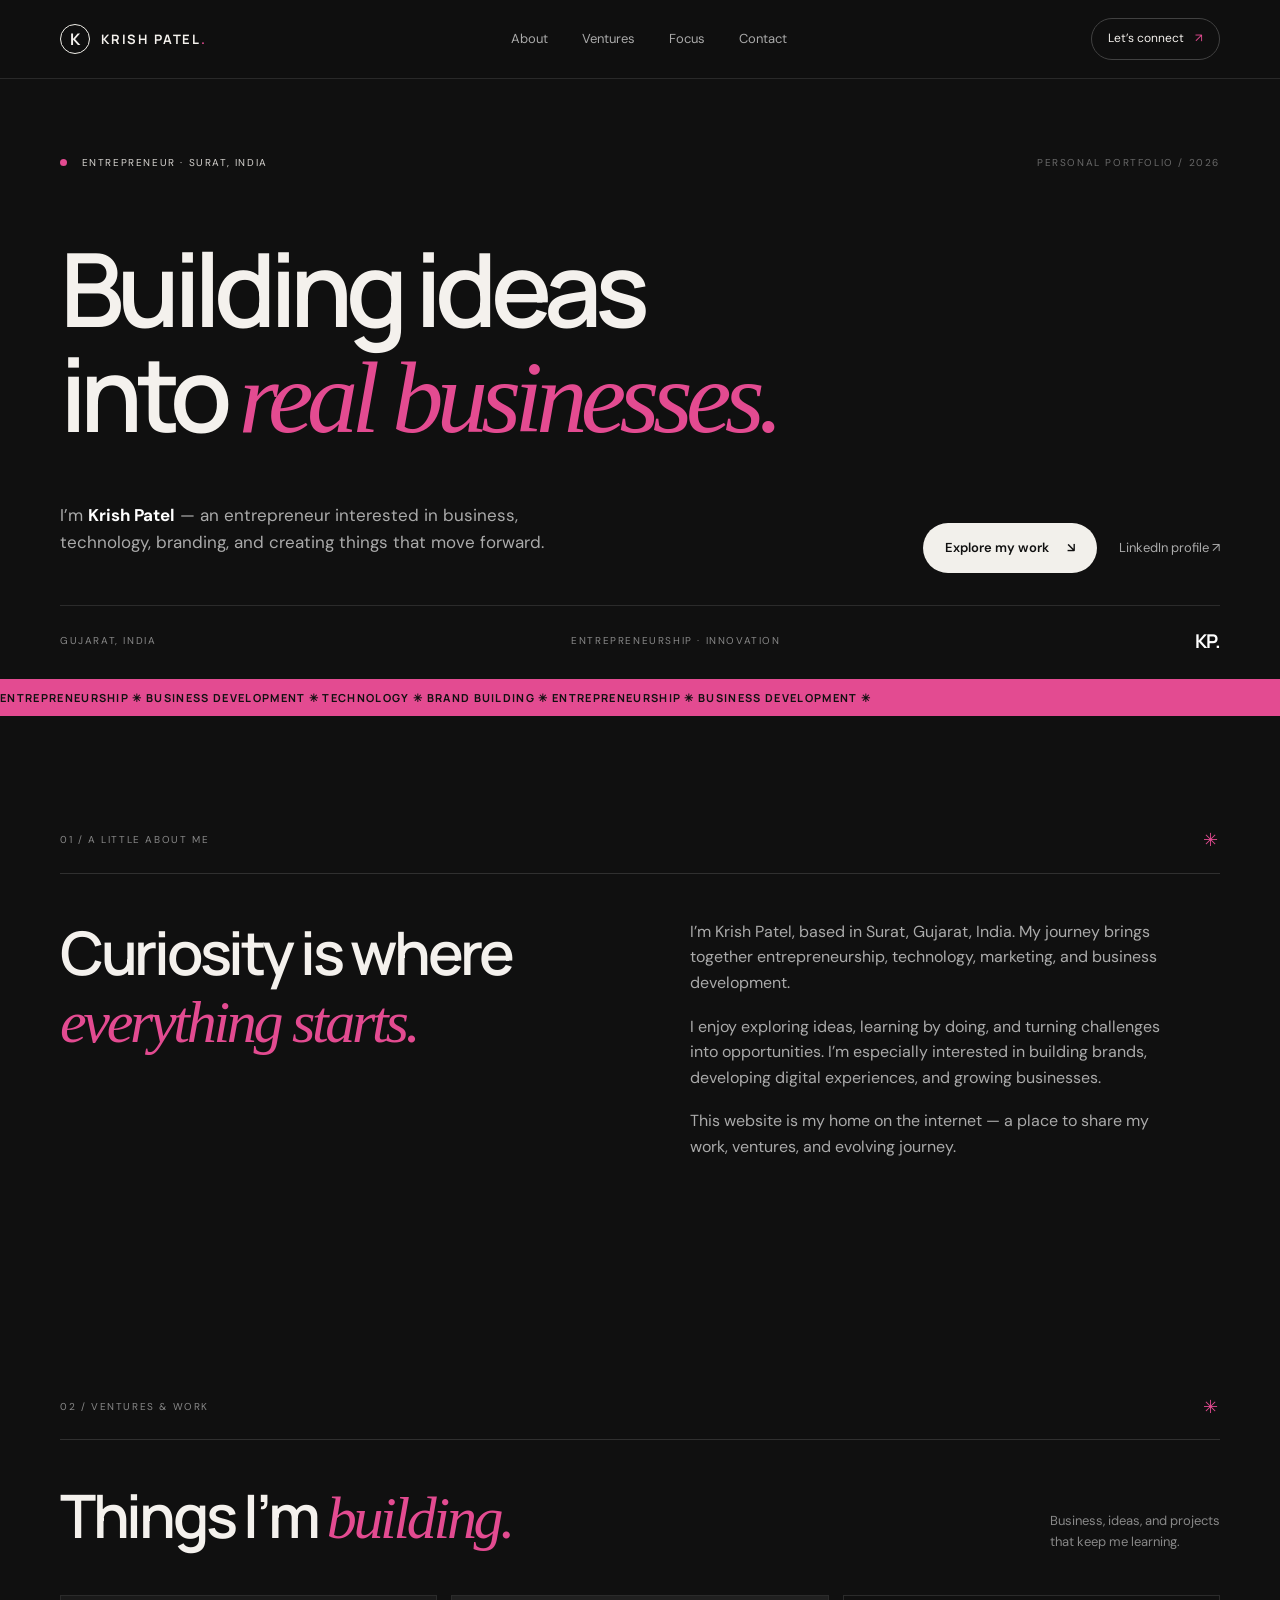
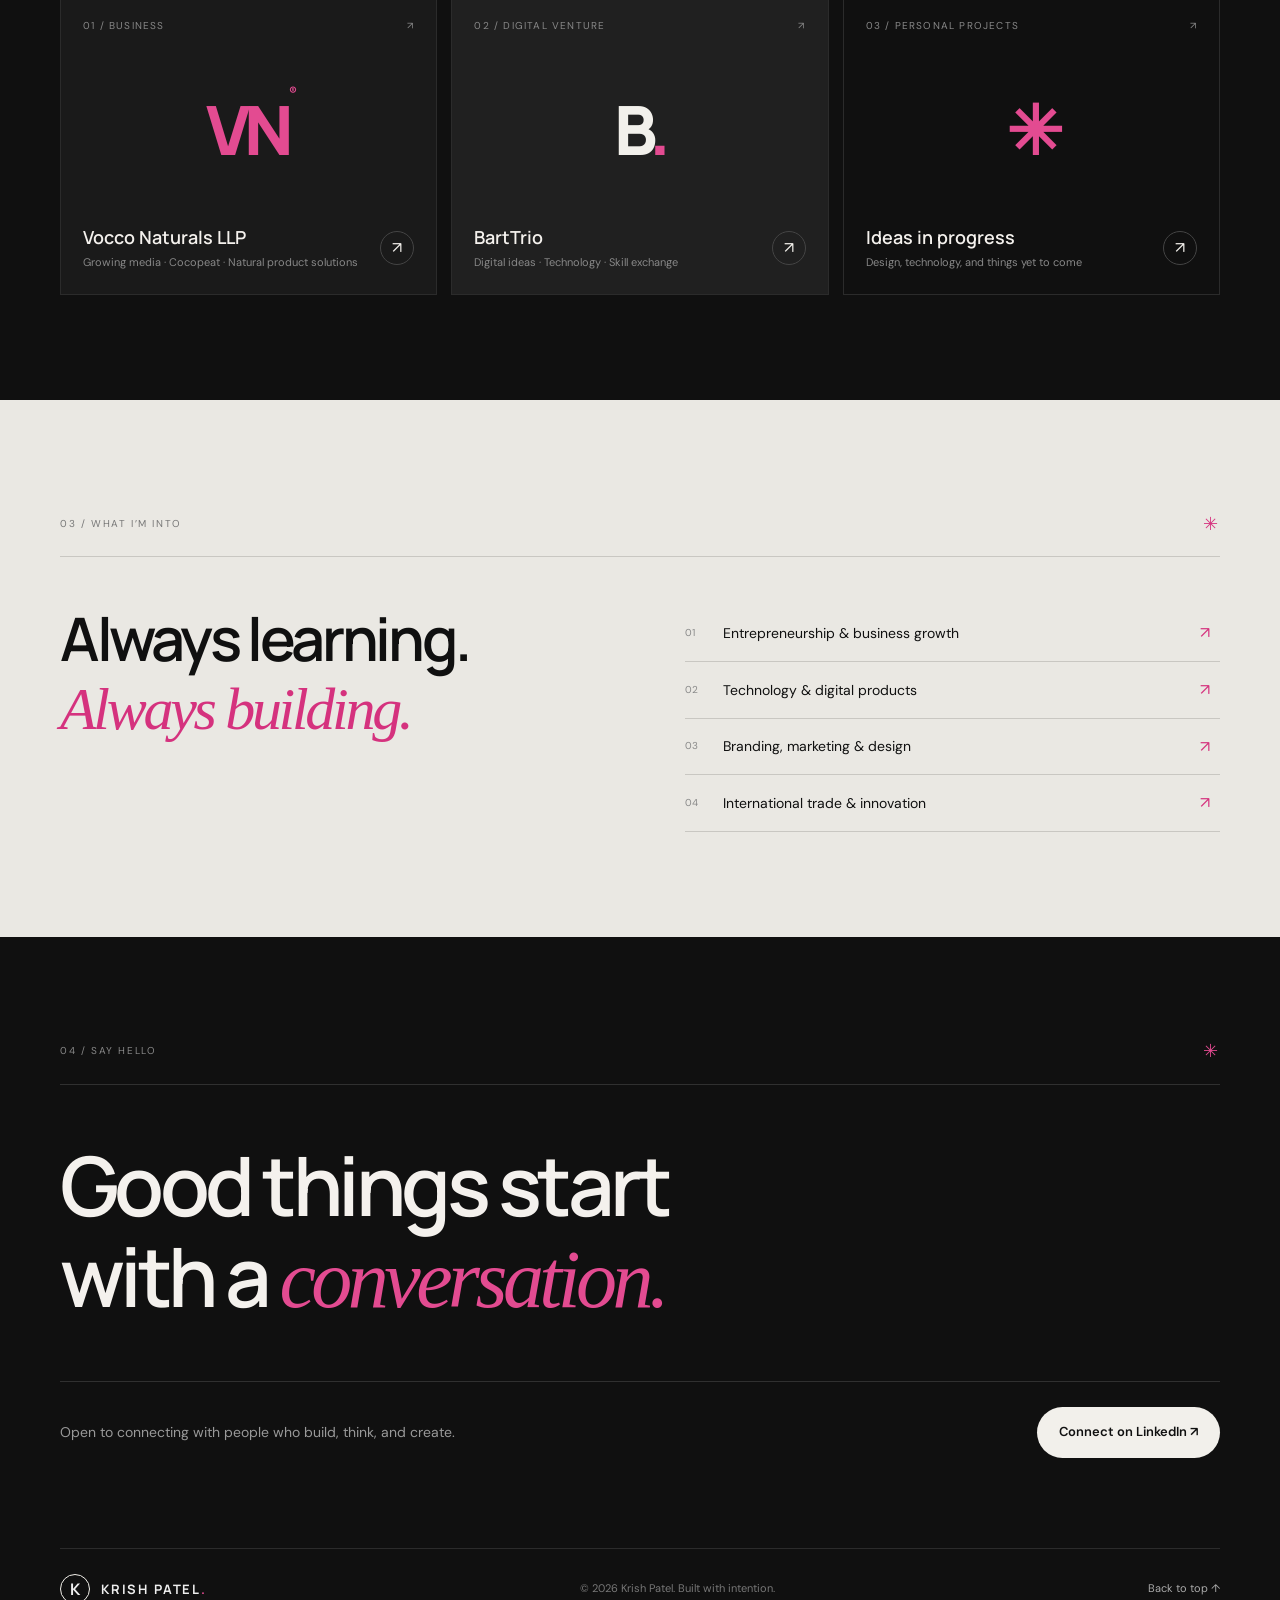
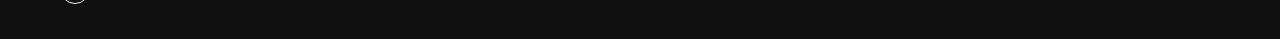
==== index.html @ bf594901 "Add files via upload" ====
<!DOCTYPE html>
<html lang="en">
<head>
  <meta charset="UTF-8">
  <meta name="viewport" content="width=device-width, initial-scale=1.0">
  <title>Krish Patel — Entrepreneur & Builder | Surat, India</title>
  <meta name="description" content="The personal website of Krish Patel, entrepreneur and technology professional from Surat, Gujarat, India. Founder of Vocco Naturals LLP and builder of digital ventures.">
  <meta name="keywords" content="Krish Patel, Krish Patel Surat, Krish Patel entrepreneur, Krish Patel Vocco Naturals">
  <meta name="author" content="Krish Patel">
  <meta name="robots" content="index, follow">
  <meta property="og:title" content="Krish Patel — Entrepreneur & Builder">
  <meta property="og:description" content="Ideas, ventures, technology, and the journey of building meaningful businesses.">
  <meta property="og:type" content="website">
  <meta name="theme-color" content="#101010">
  <link rel="stylesheet" href="style.css">
  <link rel="preconnect" href="https://fonts.googleapis.com">
  <link rel="preconnect" href="https://fonts.gstatic.com" crossorigin>
  <link href="https://fonts.googleapis.com/css2?family=DM+Sans:wght@400;500;600;700&family=Manrope:wght@400;500;600;700;800&display=swap" rel="stylesheet">
  <script type="application/ld+json">
  {
    "@context":"https://schema.org",
    "@type":"Person",
    "name":"Krish Patel",
    "url":"https://YOUR-USERNAME.github.io/",
    "jobTitle":"Entrepreneur",
    "address":{"@type":"PostalAddress","addressLocality":"Surat","addressRegion":"Gujarat","addressCountry":"IN"},
    "sameAs":["https://in.linkedin.com/in/krish-patel-vocconaturals","https://vocconaturals.com/"]
  }
  </script>
</head>
<body>
<header class="nav-wrap">
  <nav class="nav container">
    <a class="brand" href="#home" aria-label="Krish Patel home"><span class="brand-mark">K</span><span>KRISH PATEL<span class="brand-dot">.</span></span></a>
    <div class="nav-links">
      <a href="#about">About</a><a href="#ventures">Ventures</a><a href="#focus">Focus</a><a href="#contact">Contact</a>
    </div>
    <a class="nav-cta" href="https://in.linkedin.com/in/krish-patel-vocconaturals" target="_blank" rel="noopener">Let’s connect <span>↗</span></a>
    <button class="menu-btn" aria-label="Toggle navigation" onclick="document.querySelector('.nav-links').classList.toggle('open')">☰</button>
  </nav>
</header>

<main>
<section class="hero container" id="home">
  <div class="hero-top"><span class="eyebrow"><i></i> ENTREPRENEUR · SURAT, INDIA</span><span class="hero-index">PERSONAL PORTFOLIO / 2026</span></div>
  <h1>Building ideas<br>into <em>real businesses.</em></h1>
  <div class="hero-bottom">
    <p class="hero-copy">I’m <strong>Krish Patel</strong> — an entrepreneur interested in business, technology, branding, and creating things that move forward.</p>
    <div class="hero-actions"><a class="button button-light" href="#ventures">Explore my work <span>↘</span></a><a class="text-link" href="https://in.linkedin.com/in/krish-patel-vocconaturals" target="_blank" rel="noopener">LinkedIn profile ↗</a></div>
  </div>
  <div class="hero-strip"><span>GUJARAT, INDIA</span><span>ENTREPRENEURSHIP · INNOVATION</span><span>KP<span class="accent">.</span></span></div>
</section>

<div class="ticker"><div>ENTREPRENEURSHIP ✳ BUSINESS DEVELOPMENT ✳ TECHNOLOGY ✳ BRAND BUILDING ✳ ENTREPRENEURSHIP ✳ BUSINESS DEVELOPMENT ✳</div></div>

<section class="section container about" id="about">
  <div class="section-label"><span>01 / A LITTLE ABOUT ME</span><span class="small-cross">✳</span></div>
  <div class="about-grid">
    <h2>Curiosity is where<br><em>everything starts.</em></h2>
    <div class="about-text">
      <p>I’m Krish Patel, based in Surat, Gujarat, India. My journey brings together entrepreneurship, technology, marketing, and business development.</p>
      <p>I enjoy exploring ideas, learning by doing, and turning challenges into opportunities. I’m especially interested in building brands, developing digital experiences, and growing businesses.</p>
      <p>This website is my home on the internet — a place to share my work, ventures, and evolving journey.</p>
    </div>
  </div>
</section>

<section class="section container ventures" id="ventures">
  <div class="section-label"><span>02 / VENTURES & WORK</span><span class="small-cross">✳</span></div>
  <div class="venture-heading"><h2>Things I’m <em>building.</em></h2><p>Business, ideas, and projects<br>that keep me learning.</p></div>
  <div class="cards">
    <a class="venture-card" href="https://vocconaturals.com/" target="_blank" rel="noopener">
      <div class="card-top"><span>01 / BUSINESS</span><span>↗</span></div>
      <div class="card-logo coco-logo">VN<span>®</span></div>
      <div class="card-bottom"><div><h3>Vocco Naturals LLP</h3><p>Growing media · Cocopeat · Natural product solutions</p></div><span class="round-arrow">↗</span></div>
    </a>
    <div class="venture-card card-muted">
      <div class="card-top"><span>02 / DIGITAL VENTURE</span><span>↗</span></div>
      <div class="card-logo bart-logo">B<span>.</span></div>
      <div class="card-bottom"><div><h3>BartTrio</h3><p>Digital ideas · Technology · Skill exchange</p></div><span class="round-arrow">↗</span></div>
    </div>
    <div class="venture-card card-outline">
      <div class="card-top"><span>03 / PERSONAL PROJECTS</span><span>↗</span></div>
      <div class="card-logo plus-logo">✳</div>
      <div class="card-bottom"><div><h3>Ideas in progress</h3><p>Design, technology, and things yet to come</p></div><span class="round-arrow">↗</span></div>
    </div>
  </div>
</section>

<section class="section focus" id="focus">
  <div class="container">
    <div class="section-label"><span>03 / WHAT I’M INTO</span><span class="small-cross">✳</span></div>
    <div class="focus-grid"><h2>Always learning.<br><em>Always building.</em></h2><div class="focus-list">
      <div><span>01</span><p>Entrepreneurship & business growth</p><b>↗</b></div>
      <div><span>02</span><p>Technology & digital products</p><b>↗</b></div>
      <div><span>03</span><p>Branding, marketing & design</p><b>↗</b></div>
      <div><span>04</span><p>International trade & innovation</p><b>↗</b></div>
    </div></div>
  </div>
</section>

<section class="contact container" id="contact">
  <div class="section-label"><span>04 / SAY HELLO</span><span class="small-cross">✳</span></div>
  <h2>Good things start<br>with a <em>conversation.</em></h2>
  <div class="contact-bottom"><p>Open to connecting with people who build, think, and create.</p><a class="button button-light" href="https://in.linkedin.com/in/krish-patel-vocconaturals" target="_blank" rel="noopener">Connect on LinkedIn ↗</a></div>
</section>
</main>
<footer class="footer container"><a class="brand" href="#home"><span class="brand-mark">K</span><span>KRISH PATEL<span class="brand-dot">.</span></span></a><span>© 2026 Krish Patel. Built with intention.</span><a href="#home">Back to top ↑</a></footer>
</body>
</html>
---- style.css ----
*{box-sizing:border-box}html{scroll-behavior:smooth}body{margin:0;background:#101010;color:#f4f1ed;font-family:"DM Sans",sans-serif;font-size:16px;line-height:1.6}a{color:inherit;text-decoration:none}.container{width:min(1160px,calc(100% - 64px));margin-inline:auto}.nav-wrap{position:sticky;top:0;z-index:10;background:rgba(16,16,16,.92);backdrop-filter:blur(14px);border-bottom:1px solid #292929}.nav{height:78px;display:flex;align-items:center;justify-content:space-between}.brand{display:flex;align-items:center;gap:11px;font:700 13px Manrope,sans-serif;letter-spacing:.14em}.brand-mark{display:grid;place-items:center;width:30px;height:30px;border:1px solid #f0eee8;font:700 16px Manrope;border-radius:50%;letter-spacing:0}.brand-dot,.accent{color:#e34b91}.nav-links{display:flex;gap:34px;color:#aaa;font-size:13px}.nav-links a:hover,.text-link:hover{color:#fff}.nav-cta{border:1px solid #414141;padding:10px 16px;border-radius:100px;font-size:12px}.nav-cta span{color:#e34b91;margin-left:8px}.menu-btn{display:none;background:none;color:white;border:0;font-size:22px}.hero{padding:76px 0 0;min-height:600px;display:flex;flex-direction:column}.hero-top,.hero-strip,.section-label{display:flex;justify-content:space-between;align-items:center;color:#888;font-size:10px;letter-spacing:.16em}.eyebrow{color:#d7d4d0}.eyebrow i{display:inline-block;width:7px;height:7px;background:#e34b91;border-radius:50%;margin-right:10px}.hero-index{color:#696969}.hero h1{font:600 clamp(54px,8vw,108px)/1.03 Manrope,sans-serif;letter-spacing:-.065em;margin:65px 0 34px;max-width:900px}.hero h1 em,.about h2 em,.venture-heading h2 em,.focus h2 em,.contact h2 em{font-family:Georgia,serif;font-weight:400}.hero h1 em{color:#e34b91}.hero-bottom{display:flex;justify-content:space-between;align-items:flex-end;gap:40px}.hero-copy{max-width:490px;color:#aaa;font-size:17px}.hero-copy strong{color:#fff}.hero-actions{display:flex;align-items:center;gap:22px;white-space:nowrap}.button{display:inline-flex;align-items:center;gap:18px;padding:15px 22px;border-radius:100px;font-size:13px;font-weight:600}.button-light{background:#f2f0eb;color:#101010}.button-light:hover{background:#e34b91;color:#fff}.text-link{font-size:13px;color:#aaa}.hero-strip{border-top:1px solid #2b2b2b;margin-top:auto;padding:22px 0 25px}.hero-strip span:last-child{font:700 19px Manrope;color:#fff;letter-spacing:-.04em}.ticker{overflow:hidden;background:#e34b91;color:#101010;padding:11px 0;font:700 11px Manrope;letter-spacing:.12em;white-space:nowrap}.ticker div{animation:marquee 28s linear infinite}@keyframes marquee{to{transform:translateX(-30%)}}.section{padding-top:110px;padding-bottom:105px}.section-label{border-bottom:1px solid #303030;padding-bottom:18px}.small-cross{color:#e34b91;font-size:18px}.about-grid{display:grid;grid-template-columns:1fr 1fr;gap:100px;padding-top:45px}.about h2,.venture-heading h2,.focus h2,.contact h2{font:600 clamp(36px,5vw,60px)/1.12 Manrope,sans-serif;letter-spacing:-.055em;margin:0}.about h2 em,.focus h2 em,.contact h2 em{color:#e34b91}.about-text{color:#aaa;max-width:500px}.about-text p{margin:0 0 18px}.venture-heading{display:flex;justify-content:space-between;align-items:flex-end;padding:42px 0}.venture-heading h2 em{color:#e34b91}.venture-heading p{margin:0;color:#888;font-size:13px}.cards{display:grid;grid-template-columns:repeat(3,1fr);gap:14px}.venture-card{min-height:300px;padding:22px;background:#1a1a1a;border:1px solid #2b2b2b;display:flex;flex-direction:column;justify-content:space-between;transition:transform .25s,border-color .25s}.venture-card:hover{transform:translateY(-5px);border-color:#e34b91}.card-top{display:flex;justify-content:space-between;font-size:10px;letter-spacing:.12em;color:#888}.card-logo{font:800 68px Manrope;letter-spacing:-.08em;align-self:center;margin:24px 0}.coco-logo{color:#e34b91}.coco-logo span{font-size:12px;vertical-align:top}.bart-logo{color:#f2f0eb}.bart-logo span{color:#e34b91}.plus-logo{color:#e34b91}.card-bottom{display:flex;justify-content:space-between;align-items:center;gap:10px}.card-bottom h3{font:600 18px Manrope;margin:0 0 5px}.card-bottom p{font-size:11px;color:#888;margin:0}.round-arrow{display:grid;place-items:center;border:1px solid #444;width:34px;height:34px;border-radius:50%;flex-shrink:0}.card-muted{background:#202020}.card-outline{background:transparent}.focus{background:#eae8e3;color:#101010}.focus .section-label{border-color:#c9c7c2;color:#777}.focus .small-cross{color:#d5327e}.focus-grid{display:grid;grid-template-columns:1fr 1fr;gap:90px;padding-top:48px}.focus h2 em{color:#d5327e}.focus-list>div{display:grid;grid-template-columns:38px 1fr 20px;align-items:center;border-bottom:1px solid #c9c7c2;padding:15px 0}.focus-list span{font-size:10px;color:#888}.focus-list p{margin:0;font-size:14px}.focus-list b{font-weight:400;color:#d5327e}.contact{padding-top:100px;padding-bottom:90px}.contact h2{font-size:clamp(44px,7vw,82px);margin:55px 0}.contact h2 em{color:#e34b91}.contact-bottom{display:flex;justify-content:space-between;align-items:center;border-top:1px solid #303030;padding-top:25px}.contact-bottom p{color:#999;font-size:14px}.footer{border-top:1px solid #2b2b2b;padding:25px 0 35px;display:flex;justify-content:space-between;align-items:center;color:#777;font-size:11px}.footer .brand{color:#eee}.footer>a:last-child{color:#aaa}
@media(max-width:760px){.container{width:calc(100% - 36px)}.nav{height:68px}.nav-links{display:none;position:absolute;top:68px;left:0;right:0;background:#161616;padding:20px;flex-direction:column;gap:16px;border-bottom:1px solid #333}.nav-links.open{display:flex}.nav-cta{display:none}.menu-btn{display:block}.hero{padding-top:50px;min-height:560px}.hero-index{display:none}.hero h1{font-size:clamp(48px,13vw,76px);margin:55px 0 25px}.hero-bottom{align-items:flex-start;flex-direction:column;gap:20px}.hero-copy{font-size:15px}.hero-actions{flex-wrap:wrap}.hero-strip{font-size:8px;letter-spacing:.08em}.section{padding-top:75px;padding-bottom:70px}.about-grid,.focus-grid{grid-template-columns:1fr;gap:25px}.about h2,.venture-heading h2,.focus h2{font-size:42px}.venture-heading{align-items:flex-start;flex-direction:column;gap:18px}.cards{grid-template-columns:1fr}.venture-card{min-height:250px}.focus-grid{padding-top:30px}.contact{padding-top:70px;padding-bottom:60px}.contact h2{margin:40px 0;font-size:clamp(42px,11vw,64px)}.contact-bottom{align-items:flex-start;flex-direction:column;gap:15px}.footer{flex-wrap:wrap;gap:18px}.footer>span{order:3;width:100%}}
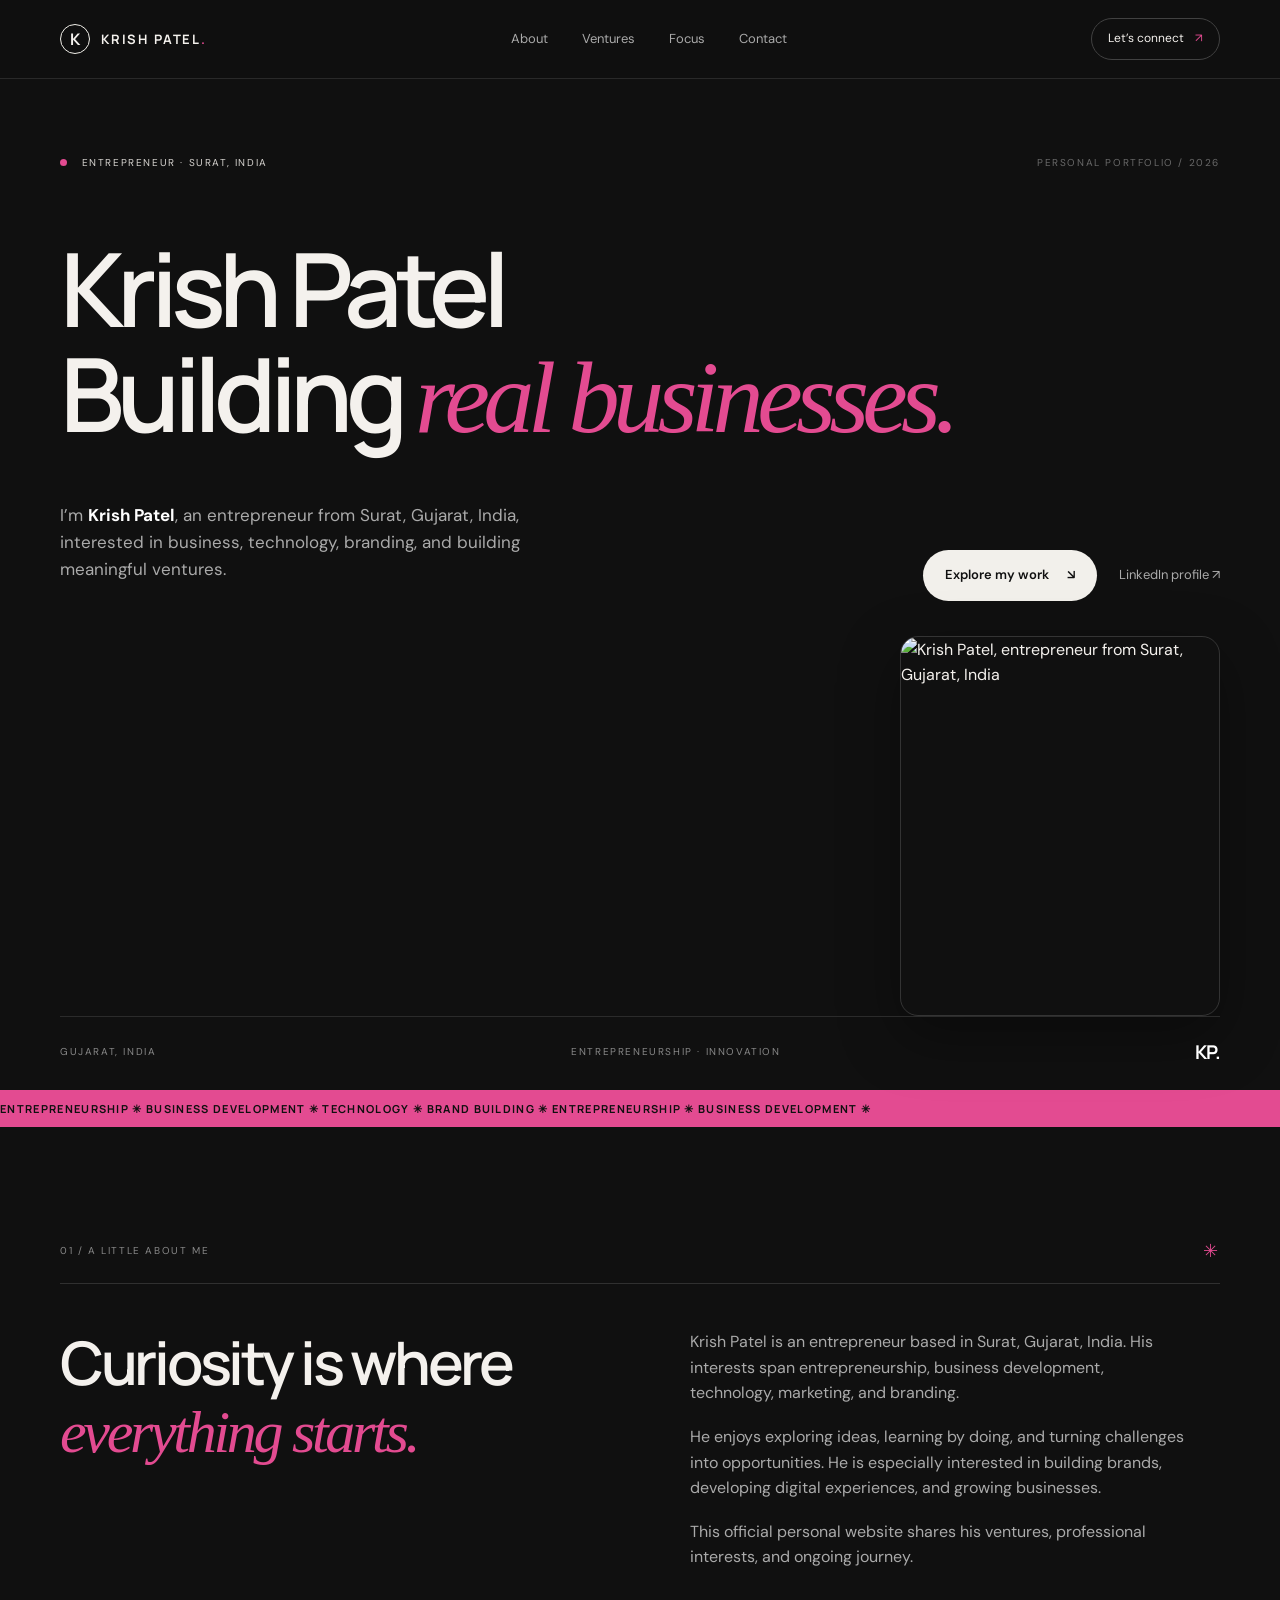
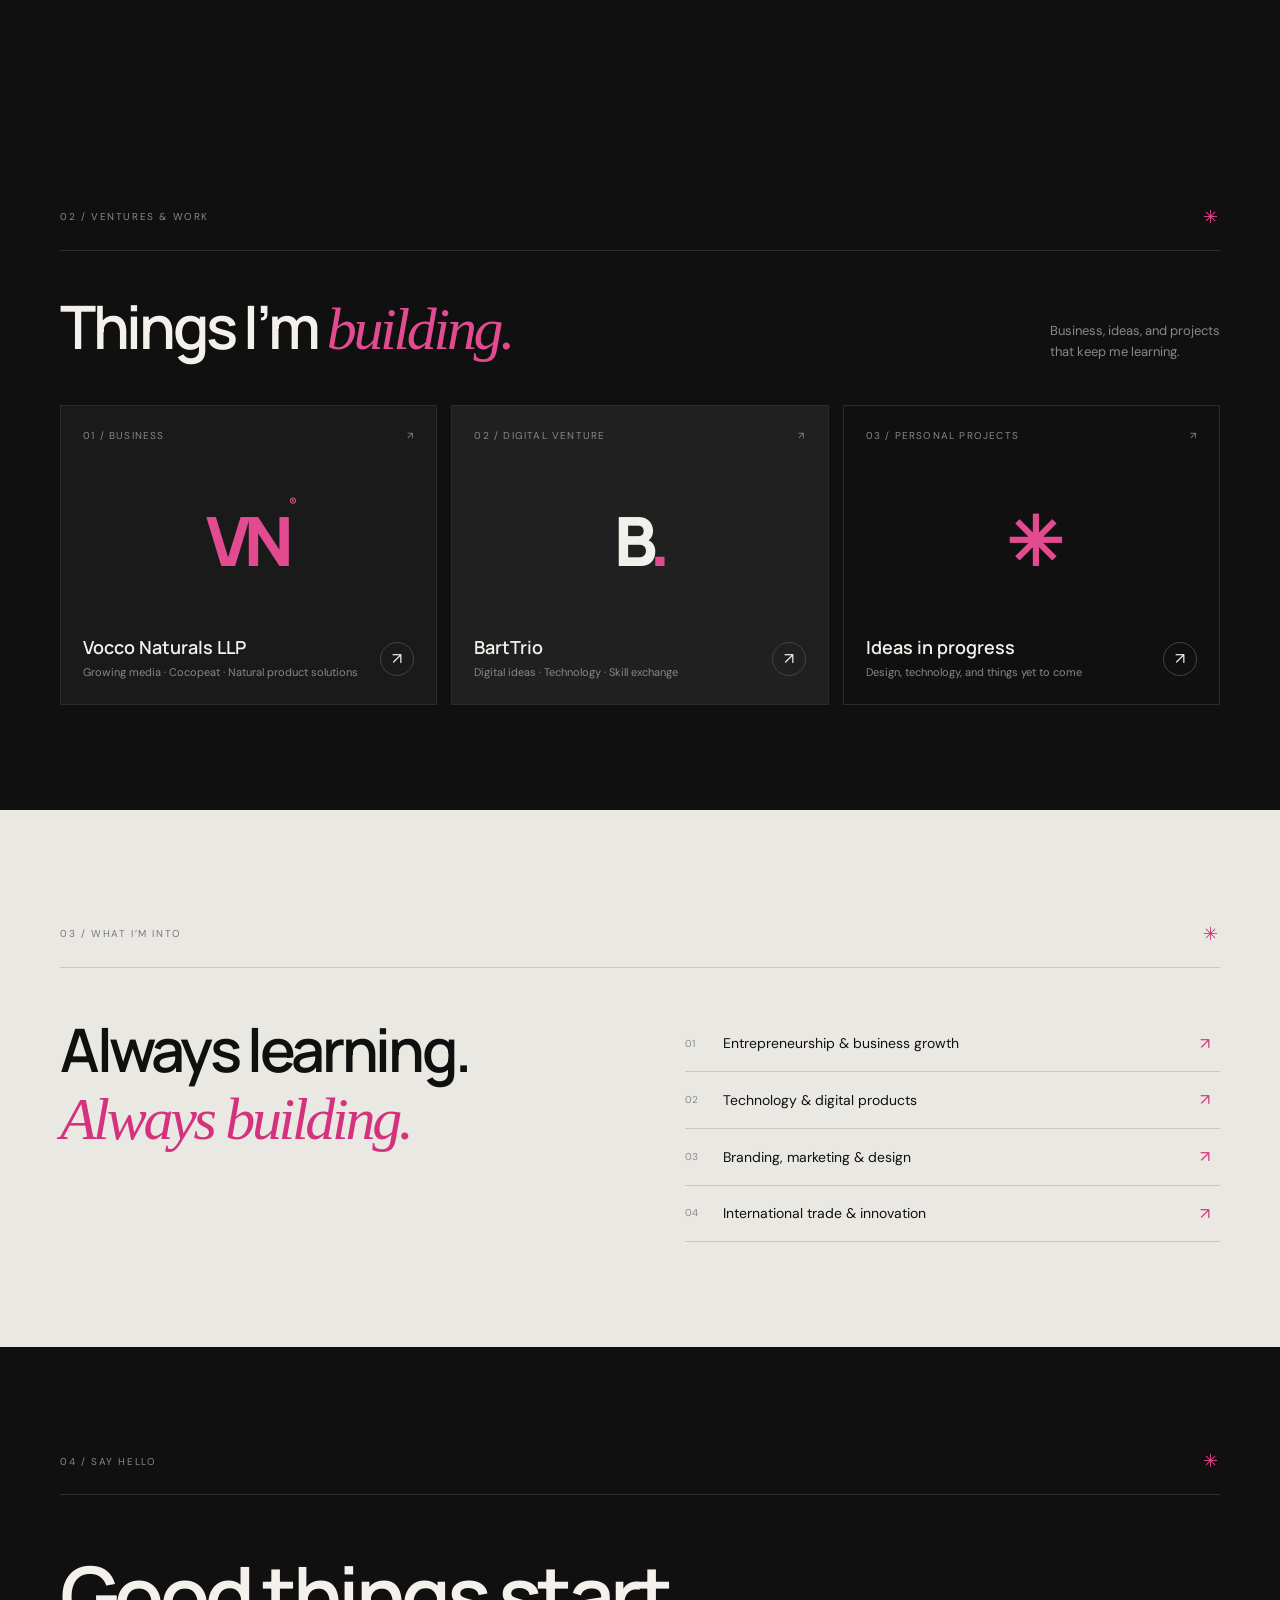
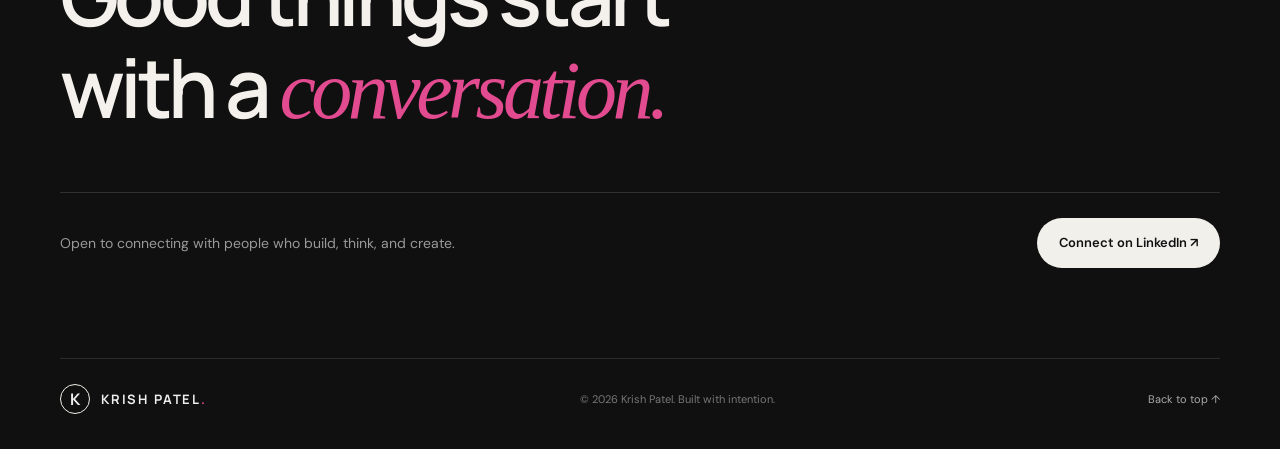
==== commit a3a90cf3: "Revise index.html for SEO and content clarity Updated the title, meta description, and keywords for " ====
--- a/index.html
+++ b/index.html
@@ -3,108 +3,353 @@
 <head>
   <meta charset="UTF-8">
   <meta name="viewport" content="width=device-width, initial-scale=1.0">
-  <title>Krish Patel — Entrepreneur & Builder | Surat, India</title>
-  <meta name="description" content="The personal website of Krish Patel, entrepreneur and technology professional from Surat, Gujarat, India. Founder of Vocco Naturals LLP and builder of digital ventures.">
-  <meta name="keywords" content="Krish Patel, Krish Patel Surat, Krish Patel entrepreneur, Krish Patel Vocco Naturals">
+
+  <title>Krish Patel | Entrepreneur & Founder of Vocco Naturals LLP | Surat</title>
+
+  <meta name="description" content="Official website of Krish Patel, entrepreneur from Surat, Gujarat, India. Explore his business ventures, technology interests, branding work, and Vocco Naturals LLP.">
+
+  <meta name="keywords" content="Krish Patel, Krish Patel Surat, Krish Patel entrepreneur, Krish Patel Vocco Naturals, Krish Patel Gujarat">
   <meta name="author" content="Krish Patel">
   <meta name="robots" content="index, follow">
-  <meta property="og:title" content="Krish Patel — Entrepreneur & Builder">
-  <meta property="og:description" content="Ideas, ventures, technology, and the journey of building meaningful businesses.">
+
+  <link rel="canonical" href="https://krishpatel150.github.io/">
+
+  <meta property="og:title" content="Krish Patel | Entrepreneur & Builder">
+  <meta property="og:description" content="Official personal website of Krish Patel from Surat, Gujarat, India.">
   <meta property="og:type" content="website">
+  <meta property="og:url" content="https://krishpatel150.github.io/">
+  <meta property="og:image" content="https://krishpatel150.github.io/KRISH-PATEL.PNG">
+
   <meta name="theme-color" content="#101010">
+
   <link rel="stylesheet" href="style.css">
+
   <link rel="preconnect" href="https://fonts.googleapis.com">
   <link rel="preconnect" href="https://fonts.gstatic.com" crossorigin>
+
   <link href="https://fonts.googleapis.com/css2?family=DM+Sans:wght@400;500;600;700&family=Manrope:wght@400;500;600;700;800&display=swap" rel="stylesheet">
+
+  <style>
+    .hero-photo {
+      margin-top: 35px;
+      display: flex;
+      justify-content: flex-end;
+    }
+
+    .hero-photo img {
+      width: 320px;
+      height: 380px;
+      object-fit: cover;
+      object-position: center;
+      border-radius: 18px;
+      border: 1px solid rgba(255,255,255,0.15);
+      box-shadow: 0 20px 60px rgba(0,0,0,0.35);
+    }
+
+    @media (max-width: 768px) {
+      .hero-photo {
+        justify-content: center;
+      }
+
+      .hero-photo img {
+        width: 100%;
+        max-width: 300px;
+        height: 350px;
+      }
+    }
+  </style>
+
   <script type="application/ld+json">
   {
-    "@context":"https://schema.org",
-    "@type":"Person",
-    "name":"Krish Patel",
-    "url":"https://YOUR-USERNAME.github.io/",
-    "jobTitle":"Entrepreneur",
-    "address":{"@type":"PostalAddress","addressLocality":"Surat","addressRegion":"Gujarat","addressCountry":"IN"},
-    "sameAs":["https://in.linkedin.com/in/krish-patel-vocconaturals","https://vocconaturals.com/"]
+    "@context": "https://schema.org",
+    "@type": "Person",
+    "name": "Krish Patel",
+    "url": "https://krishpatel150.github.io/",
+    "image": "https://krishpatel150.github.io/KRISH-PATEL.PNG",
+    "jobTitle": "Entrepreneur",
+    "worksFor": {
+      "@type": "Organization",
+      "name": "Vocco Naturals LLP",
+      "url": "https://vocconaturals.com/"
+    },
+    "address": {
+      "@type": "PostalAddress",
+      "addressLocality": "Surat",
+      "addressRegion": "Gujarat",
+      "addressCountry": "IN"
+    },
+    "sameAs": [
+      "https://in.linkedin.com/in/krish-patel-vocconaturals",
+      "https://vocconaturals.com/"
+    ]
   }
   </script>
 </head>
+
 <body>
+
 <header class="nav-wrap">
   <nav class="nav container">
-    <a class="brand" href="#home" aria-label="Krish Patel home"><span class="brand-mark">K</span><span>KRISH PATEL<span class="brand-dot">.</span></span></a>
+
+    <a class="brand" href="#home" aria-label="Krish Patel home">
+      <span class="brand-mark">K</span>
+      <span>KRISH PATEL<span class="brand-dot">.</span></span>
+    </a>
+
     <div class="nav-links">
-      <a href="#about">About</a><a href="#ventures">Ventures</a><a href="#focus">Focus</a><a href="#contact">Contact</a>
-    </div>
-    <a class="nav-cta" href="https://in.linkedin.com/in/krish-patel-vocconaturals" target="_blank" rel="noopener">Let’s connect <span>↗</span></a>
-    <button class="menu-btn" aria-label="Toggle navigation" onclick="document.querySelector('.nav-links').classList.toggle('open')">☰</button>
+      <a href="#about">About</a>
+      <a href="#ventures">Ventures</a>
+      <a href="#focus">Focus</a>
+      <a href="#contact">Contact</a>
+    </div>
+
+    <a class="nav-cta" href="https://in.linkedin.com/in/krish-patel-vocconaturals" target="_blank" rel="noopener">
+      Let’s connect <span>↗</span>
+    </a>
+
+    <button class="menu-btn" aria-label="Toggle navigation" onclick="document.querySelector('.nav-links').classList.toggle('open')">
+      ☰
+    </button>
+
   </nav>
 </header>
 
 <main>
+
 <section class="hero container" id="home">
-  <div class="hero-top"><span class="eyebrow"><i></i> ENTREPRENEUR · SURAT, INDIA</span><span class="hero-index">PERSONAL PORTFOLIO / 2026</span></div>
-  <h1>Building ideas<br>into <em>real businesses.</em></h1>
+
+  <div class="hero-top">
+    <span class="eyebrow"><i></i> ENTREPRENEUR · SURAT, INDIA</span>
+    <span class="hero-index">PERSONAL PORTFOLIO / 2026</span>
+  </div>
+
+  <h1>Krish Patel<br>Building <em>real businesses.</em></h1>
+
   <div class="hero-bottom">
-    <p class="hero-copy">I’m <strong>Krish Patel</strong> — an entrepreneur interested in business, technology, branding, and creating things that move forward.</p>
-    <div class="hero-actions"><a class="button button-light" href="#ventures">Explore my work <span>↘</span></a><a class="text-link" href="https://in.linkedin.com/in/krish-patel-vocconaturals" target="_blank" rel="noopener">LinkedIn profile ↗</a></div>
-  </div>
-  <div class="hero-strip"><span>GUJARAT, INDIA</span><span>ENTREPRENEURSHIP · INNOVATION</span><span>KP<span class="accent">.</span></span></div>
-</section>
-
-<div class="ticker"><div>ENTREPRENEURSHIP ✳ BUSINESS DEVELOPMENT ✳ TECHNOLOGY ✳ BRAND BUILDING ✳ ENTREPRENEURSHIP ✳ BUSINESS DEVELOPMENT ✳</div></div>
+
+    <p class="hero-copy">
+      I’m <strong>Krish Patel</strong>, an entrepreneur from Surat, Gujarat, India, interested in business, technology, branding, and building meaningful ventures.
+    </p>
+
+    <div class="hero-actions">
+      <a class="button button-light" href="#ventures">
+        Explore my work <span>↘</span>
+      </a>
+
+      <a class="text-link" href="https://in.linkedin.com/in/krish-patel-vocconaturals" target="_blank" rel="noopener">
+        LinkedIn profile ↗
+      </a>
+    </div>
+
+  </div>
+
+  <!-- PERSONAL PHOTO -->
+  <div class="hero-photo">
+    <img src="KRISH-PATEL.PNG" alt="Krish Patel, entrepreneur from Surat, Gujarat, India">
+  </div>
+
+  <div class="hero-strip">
+    <span>GUJARAT, INDIA</span>
+    <span>ENTREPRENEURSHIP · INNOVATION</span>
+    <span>KP<span class="accent">.</span></span>
+  </div>
+
+</section>
+
+<div class="ticker">
+  <div>
+    ENTREPRENEURSHIP ✳ BUSINESS DEVELOPMENT ✳ TECHNOLOGY ✳ BRAND BUILDING ✳ ENTREPRENEURSHIP ✳ BUSINESS DEVELOPMENT ✳
+  </div>
+</div>
 
 <section class="section container about" id="about">
-  <div class="section-label"><span>01 / A LITTLE ABOUT ME</span><span class="small-cross">✳</span></div>
+
+  <div class="section-label">
+    <span>01 / A LITTLE ABOUT ME</span>
+    <span class="small-cross">✳</span>
+  </div>
+
   <div class="about-grid">
+
     <h2>Curiosity is where<br><em>everything starts.</em></h2>
+
     <div class="about-text">
-      <p>I’m Krish Patel, based in Surat, Gujarat, India. My journey brings together entrepreneurship, technology, marketing, and business development.</p>
-      <p>I enjoy exploring ideas, learning by doing, and turning challenges into opportunities. I’m especially interested in building brands, developing digital experiences, and growing businesses.</p>
-      <p>This website is my home on the internet — a place to share my work, ventures, and evolving journey.</p>
-    </div>
-  </div>
+
+      <p>
+        Krish Patel is an entrepreneur based in Surat, Gujarat, India. His interests span entrepreneurship, business development, technology, marketing, and branding.
+      </p>
+
+      <p>
+        He enjoys exploring ideas, learning by doing, and turning challenges into opportunities. He is especially interested in building brands, developing digital experiences, and growing businesses.
+      </p>
+
+      <p>
+        This official personal website shares his ventures, professional interests, and ongoing journey.
+      </p>
+
+    </div>
+
+  </div>
+
 </section>
 
 <section class="section container ventures" id="ventures">
-  <div class="section-label"><span>02 / VENTURES & WORK</span><span class="small-cross">✳</span></div>
-  <div class="venture-heading"><h2>Things I’m <em>building.</em></h2><p>Business, ideas, and projects<br>that keep me learning.</p></div>
+
+  <div class="section-label">
+    <span>02 / VENTURES & WORK</span>
+    <span class="small-cross">✳</span>
+  </div>
+
+  <div class="venture-heading">
+    <h2>Things I’m <em>building.</em></h2>
+    <p>Business, ideas, and projects<br>that keep me learning.</p>
+  </div>
+
   <div class="cards">
+
     <a class="venture-card" href="https://vocconaturals.com/" target="_blank" rel="noopener">
-      <div class="card-top"><span>01 / BUSINESS</span><span>↗</span></div>
+
+      <div class="card-top">
+        <span>01 / BUSINESS</span>
+        <span>↗</span>
+      </div>
+
       <div class="card-logo coco-logo">VN<span>®</span></div>
-      <div class="card-bottom"><div><h3>Vocco Naturals LLP</h3><p>Growing media · Cocopeat · Natural product solutions</p></div><span class="round-arrow">↗</span></div>
+
+      <div class="card-bottom">
+        <div>
+          <h3>Vocco Naturals LLP</h3>
+          <p>Growing media · Cocopeat · Natural product solutions</p>
+        </div>
+        <span class="round-arrow">↗</span>
+      </div>
+
     </a>
+
     <div class="venture-card card-muted">
-      <div class="card-top"><span>02 / DIGITAL VENTURE</span><span>↗</span></div>
+
+      <div class="card-top">
+        <span>02 / DIGITAL VENTURE</span>
+        <span>↗</span>
+      </div>
+
       <div class="card-logo bart-logo">B<span>.</span></div>
-      <div class="card-bottom"><div><h3>BartTrio</h3><p>Digital ideas · Technology · Skill exchange</p></div><span class="round-arrow">↗</span></div>
-    </div>
+
+      <div class="card-bottom">
+        <div>
+          <h3>BartTrio</h3>
+          <p>Digital ideas · Technology · Skill exchange</p>
+        </div>
+        <span class="round-arrow">↗</span>
+      </div>
+
+    </div>
+
     <div class="venture-card card-outline">
-      <div class="card-top"><span>03 / PERSONAL PROJECTS</span><span>↗</span></div>
+
+      <div class="card-top">
+        <span>03 / PERSONAL PROJECTS</span>
+        <span>↗</span>
+      </div>
+
       <div class="card-logo plus-logo">✳</div>
-      <div class="card-bottom"><div><h3>Ideas in progress</h3><p>Design, technology, and things yet to come</p></div><span class="round-arrow">↗</span></div>
-    </div>
-  </div>
+
+      <div class="card-bottom">
+        <div>
+          <h3>Ideas in progress</h3>
+          <p>Design, technology, and things yet to come</p>
+        </div>
+        <span class="round-arrow">↗</span>
+      </div>
+
+    </div>
+
+  </div>
+
 </section>
 
 <section class="section focus" id="focus">
+
   <div class="container">
-    <div class="section-label"><span>03 / WHAT I’M INTO</span><span class="small-cross">✳</span></div>
-    <div class="focus-grid"><h2>Always learning.<br><em>Always building.</em></h2><div class="focus-list">
-      <div><span>01</span><p>Entrepreneurship & business growth</p><b>↗</b></div>
-      <div><span>02</span><p>Technology & digital products</p><b>↗</b></div>
-      <div><span>03</span><p>Branding, marketing & design</p><b>↗</b></div>
-      <div><span>04</span><p>International trade & innovation</p><b>↗</b></div>
-    </div></div>
-  </div>
+
+    <div class="section-label">
+      <span>03 / WHAT I’M INTO</span>
+      <span class="small-cross">✳</span>
+    </div>
+
+    <div class="focus-grid">
+
+      <h2>Always learning.<br><em>Always building.</em></h2>
+
+      <div class="focus-list">
+
+        <div>
+          <span>01</span>
+          <p>Entrepreneurship & business growth</p>
+          <b>↗</b>
+        </div>
+
+        <div>
+          <span>02</span>
+          <p>Technology & digital products</p>
+          <b>↗</b>
+        </div>
+
+        <div>
+          <span>03</span>
+          <p>Branding, marketing & design</p>
+          <b>↗</b>
+        </div>
+
+        <div>
+          <span>04</span>
+          <p>International trade & innovation</p>
+          <b>↗</b>
+        </div>
+
+      </div>
+
+    </div>
+
+  </div>
+
 </section>
 
 <section class="contact container" id="contact">
-  <div class="section-label"><span>04 / SAY HELLO</span><span class="small-cross">✳</span></div>
+
+  <div class="section-label">
+    <span>04 / SAY HELLO</span>
+    <span class="small-cross">✳</span>
+  </div>
+
   <h2>Good things start<br>with a <em>conversation.</em></h2>
-  <div class="contact-bottom"><p>Open to connecting with people who build, think, and create.</p><a class="button button-light" href="https://in.linkedin.com/in/krish-patel-vocconaturals" target="_blank" rel="noopener">Connect on LinkedIn ↗</a></div>
-</section>
+
+  <div class="contact-bottom">
+
+    <p>Open to connecting with people who build, think, and create.</p>
+
+    <a class="button button-light" href="https://in.linkedin.com/in/krish-patel-vocconaturals" target="_blank" rel="noopener">
+      Connect on LinkedIn ↗
+    </a>
+
+  </div>
+
+</section>
+
 </main>
-<footer class="footer container"><a class="brand" href="#home"><span class="brand-mark">K</span><span>KRISH PATEL<span class="brand-dot">.</span></span></a><span>© 2026 Krish Patel. Built with intention.</span><a href="#home">Back to top ↑</a></footer>
+
+<footer class="footer container">
+
+  <a class="brand" href="#home">
+    <span class="brand-mark">K</span>
+    <span>KRISH PATEL<span class="brand-dot">.</span></span>
+  </a>
+
+  <span>© 2026 Krish Patel. Built with intention.</span>
+
+  <a href="#home">Back to top ↑</a>
+
+</footer>
+
 </body>
 </html>
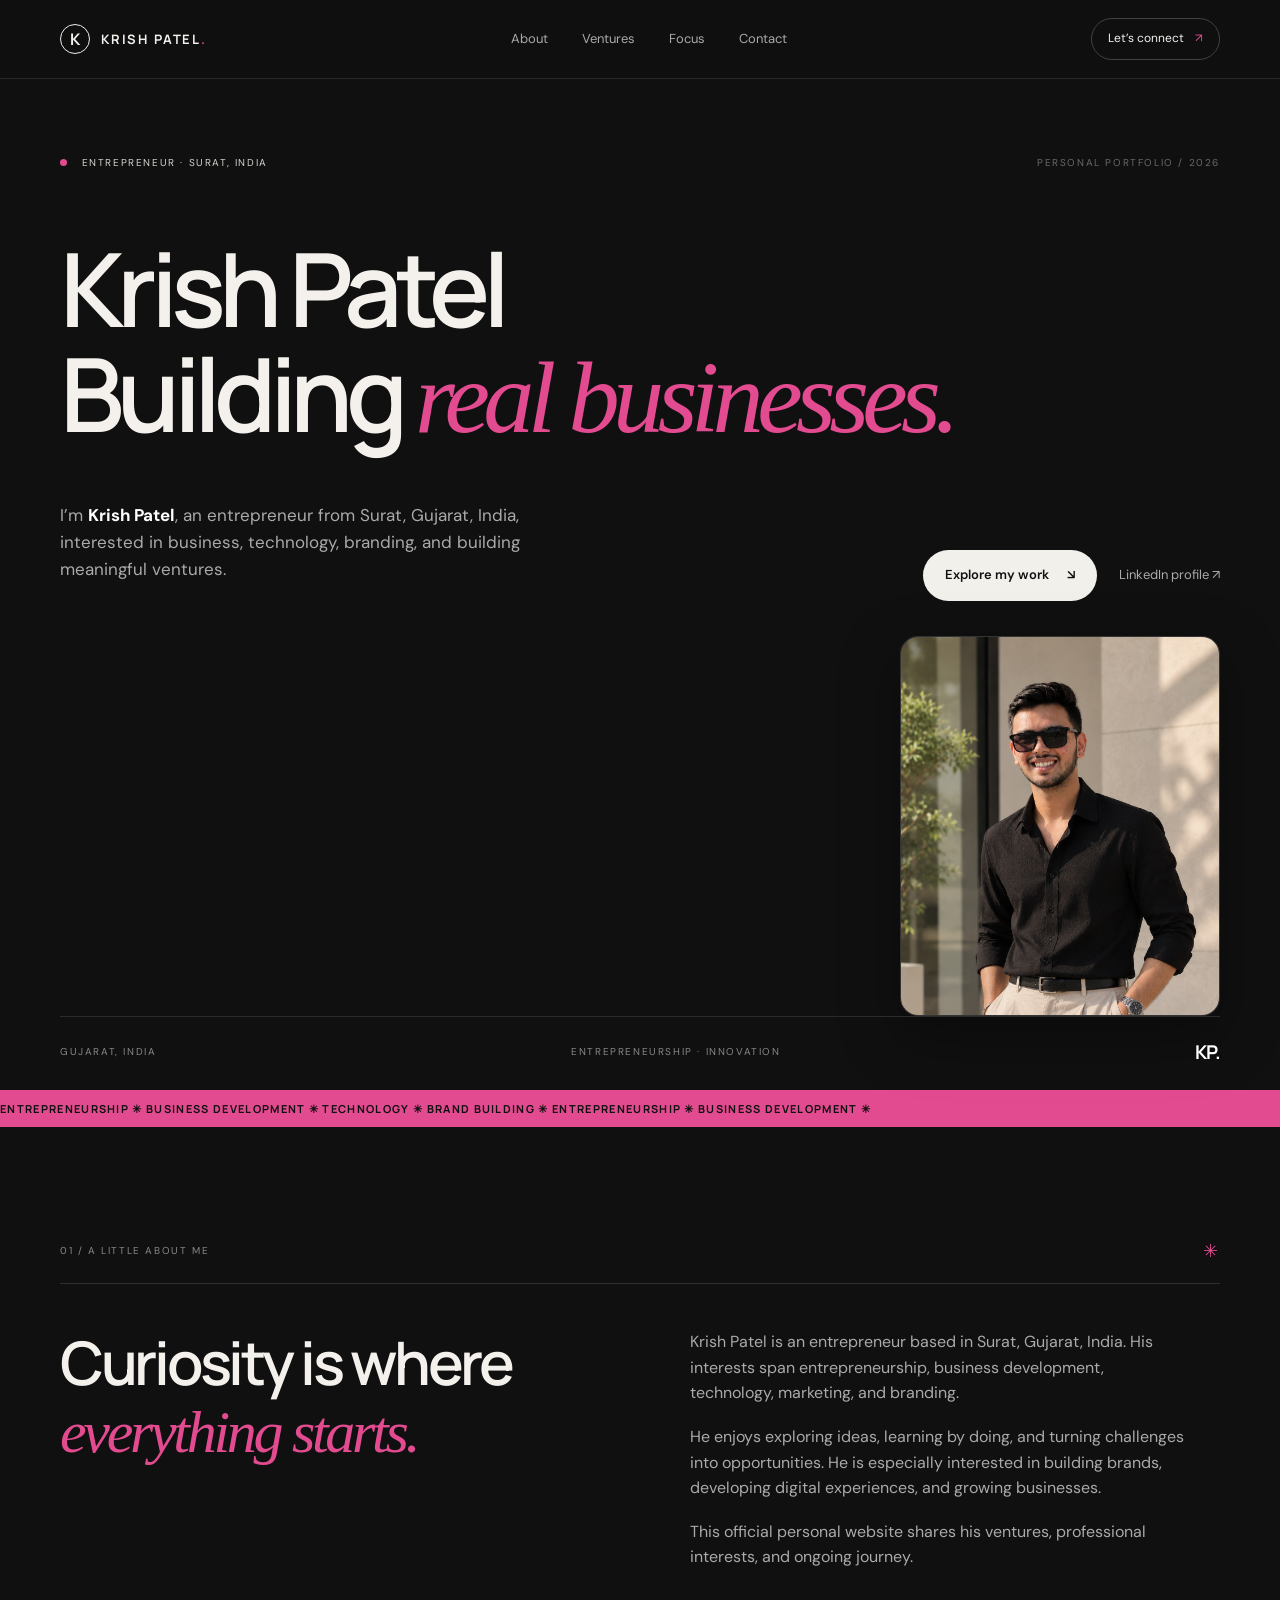
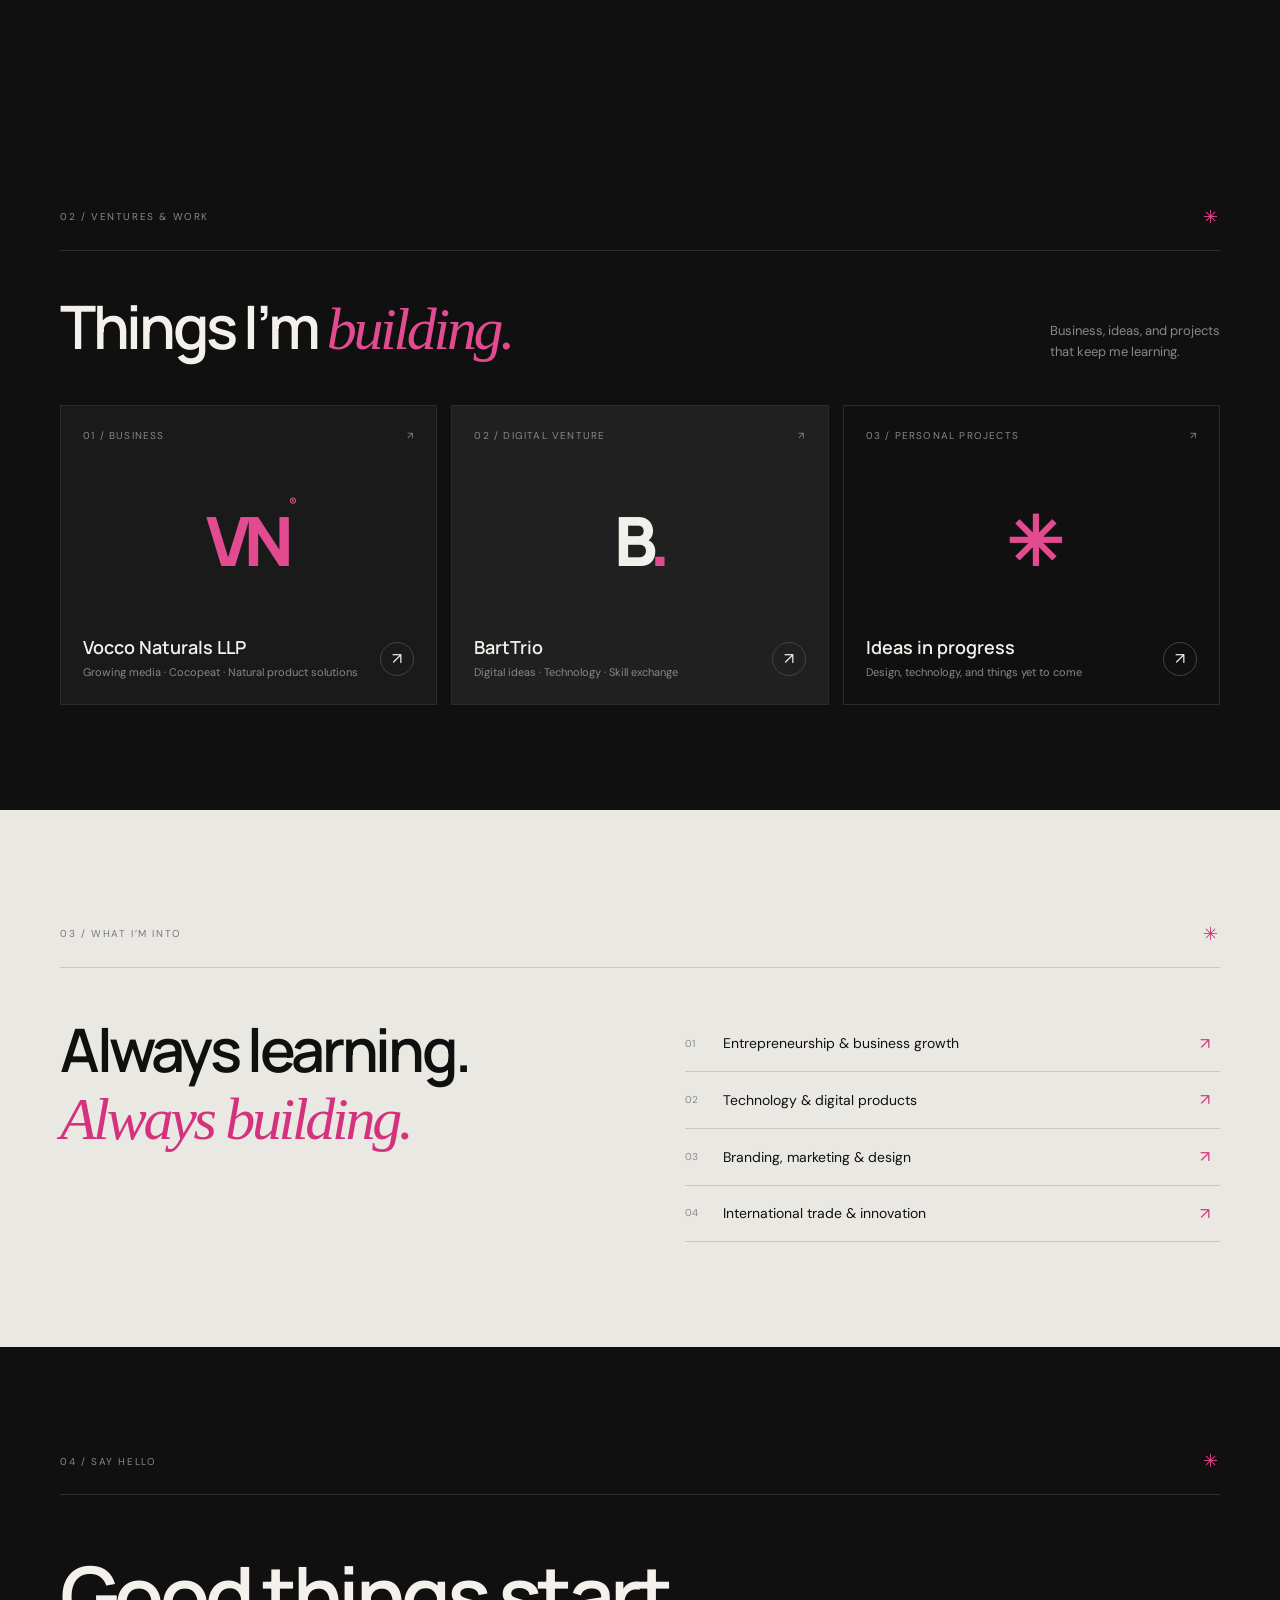
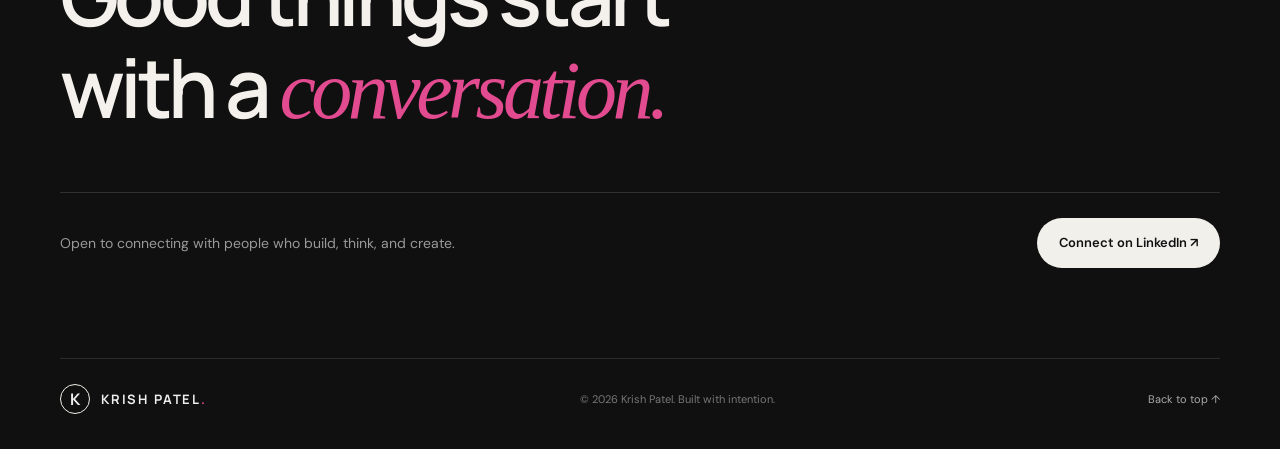
==== commit ec6b714f: "Update index.html" ====
--- a/index.html
+++ b/index.html
@@ -145,7 +145,8 @@
 
   <!-- PERSONAL PHOTO -->
   <div class="hero-photo">
-    <img src="KRISH-PATEL.PNG" alt="Krish Patel, entrepreneur from Surat, Gujarat, India">
+    <img src="./KRISH-PATEL.png"
+     alt="Krish Patel, entrepreneur from Surat, Gujarat, India">
   </div>
 
   <div class="hero-strip">
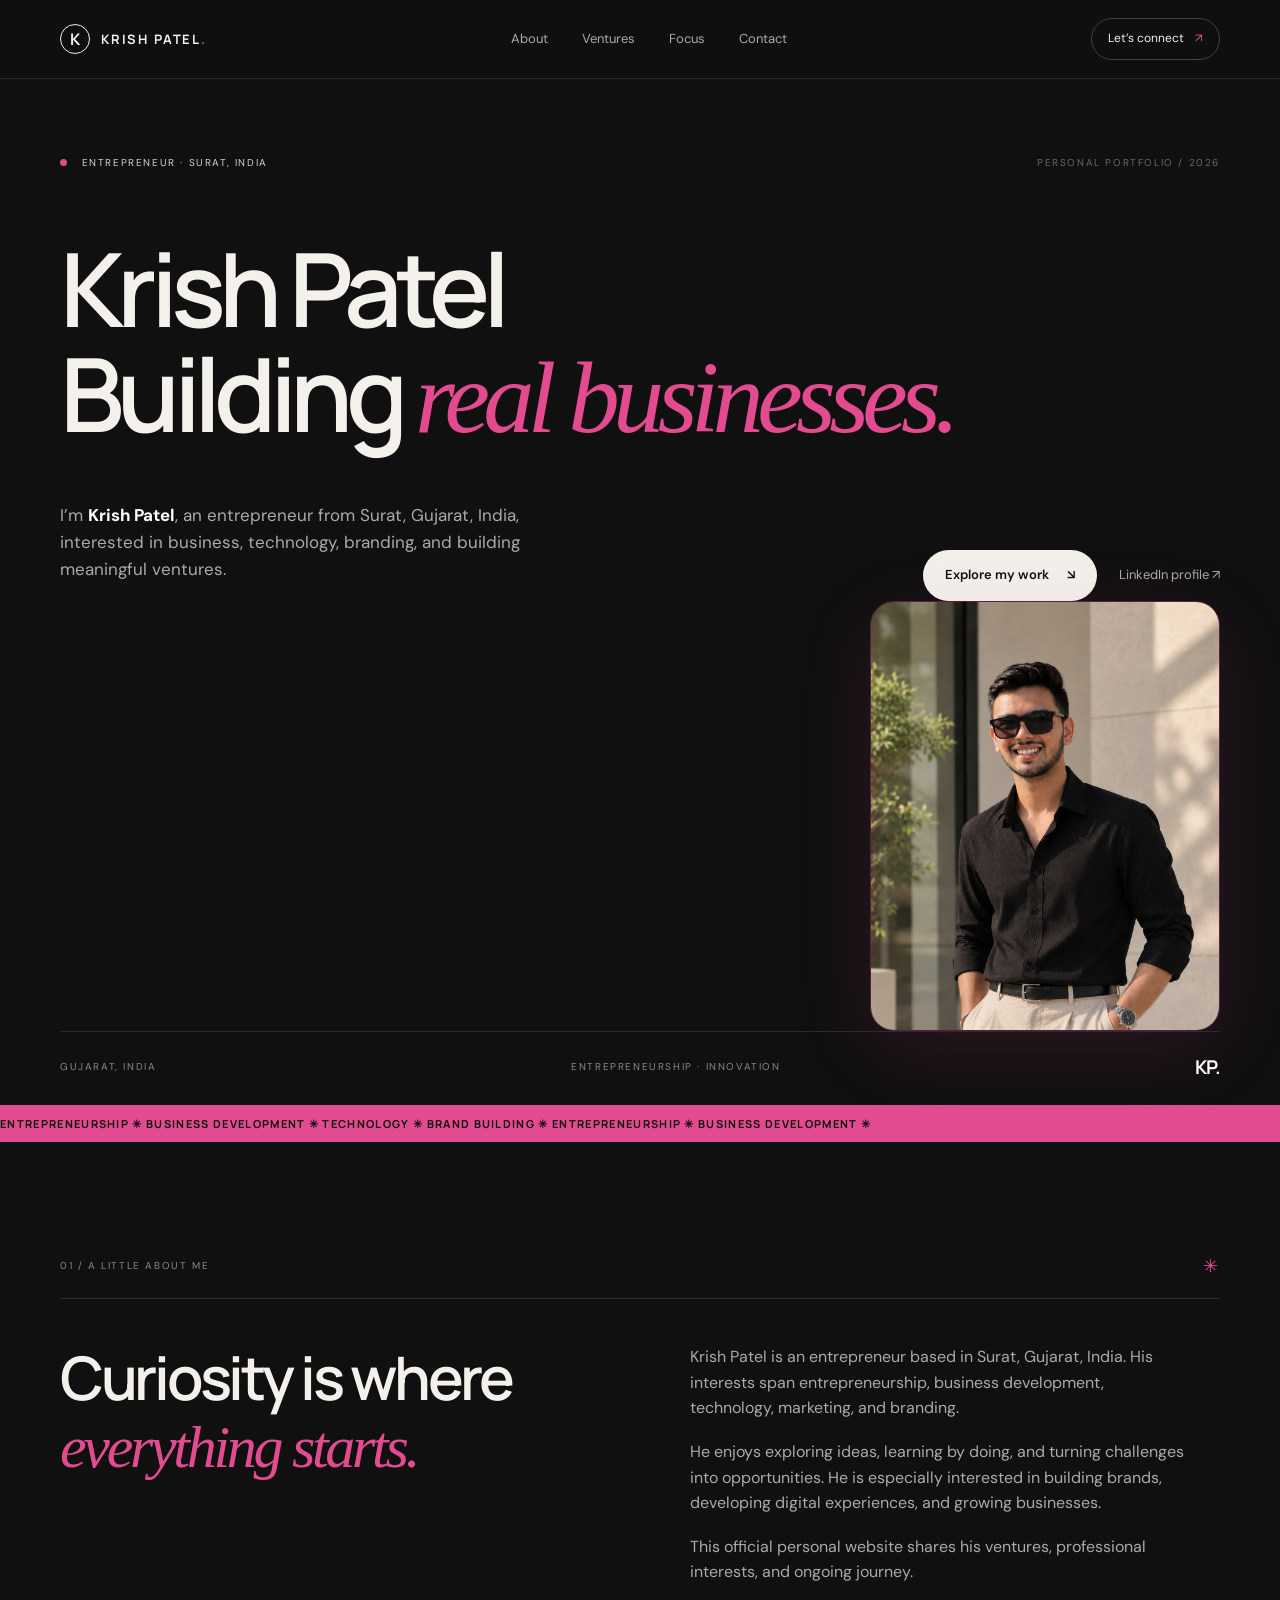
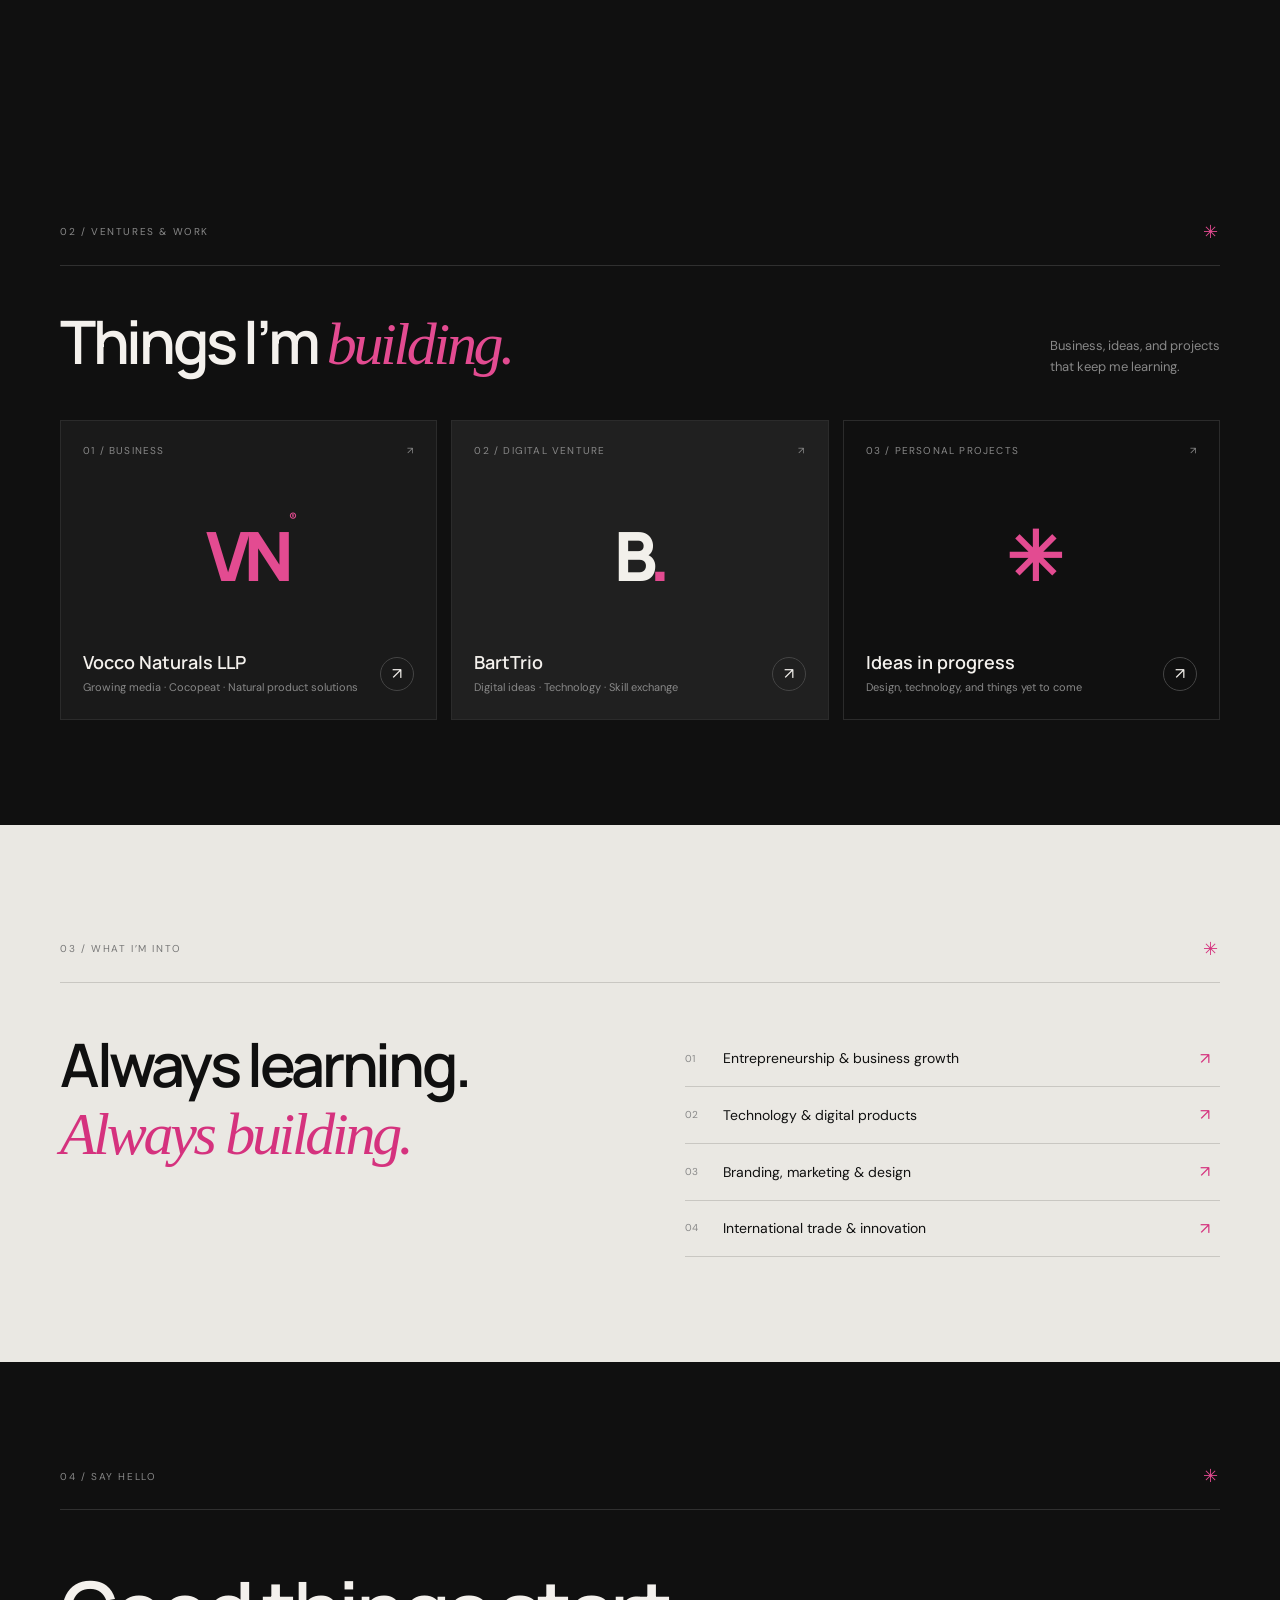
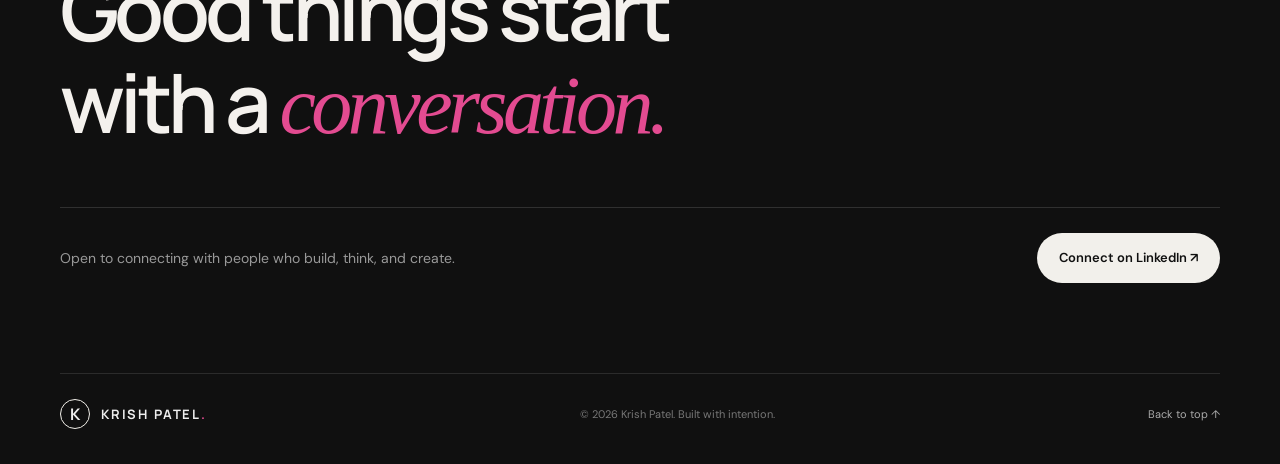
==== commit b8995075: "Refactor hero photo styles in index.html Updated styles for the hero photo section, including adjust" ====
--- a/index.html
+++ b/index.html
@@ -30,35 +30,36 @@
   <link href="https://fonts.googleapis.com/css2?family=DM+Sans:wght@400;500;600;700&family=Manrope:wght@400;500;600;700;800&display=swap" rel="stylesheet">
 
   <style>
-    .hero-photo {
-      margin-top: 35px;
-      display: flex;
-      justify-content: flex-end;
-    }
-
-    .hero-photo img {
-      width: 320px;
-      height: 380px;
-      object-fit: cover;
-      object-position: center;
-      border-radius: 18px;
-      border: 1px solid rgba(255,255,255,0.15);
-      box-shadow: 0 20px 60px rgba(0,0,0,0.35);
-    }
-
-    @media (max-width: 768px) {
-      .hero-photo {
-        justify-content: center;
-      }
-
-      .hero-photo img {
-        width: 100%;
-        max-width: 300px;
-        height: 350px;
-      }
-    }
-  </style>
-
+.hero-photo {
+  margin-top: 0;
+  display: flex;
+  justify-content: flex-end;
+  align-items: center;
+}
+
+.hero-photo img {
+  width: 350px;
+  height: 430px;
+  object-fit: cover;
+  object-position: center top;
+  border-radius: 24px;
+  border: 1px solid rgba(232, 62, 145, 0.35);
+  box-shadow: 0 20px 80px rgba(232, 62, 145, 0.12);
+}
+
+@media (max-width: 768px) {
+  .hero-photo {
+    justify-content: center;
+    margin: 35px auto;
+  }
+
+  .hero-photo img {
+    width: 100%;
+    max-width: 280px;
+    height: 350px;
+  }
+}
+</style>
   <script type="application/ld+json">
   {
     "@context": "https://schema.org",
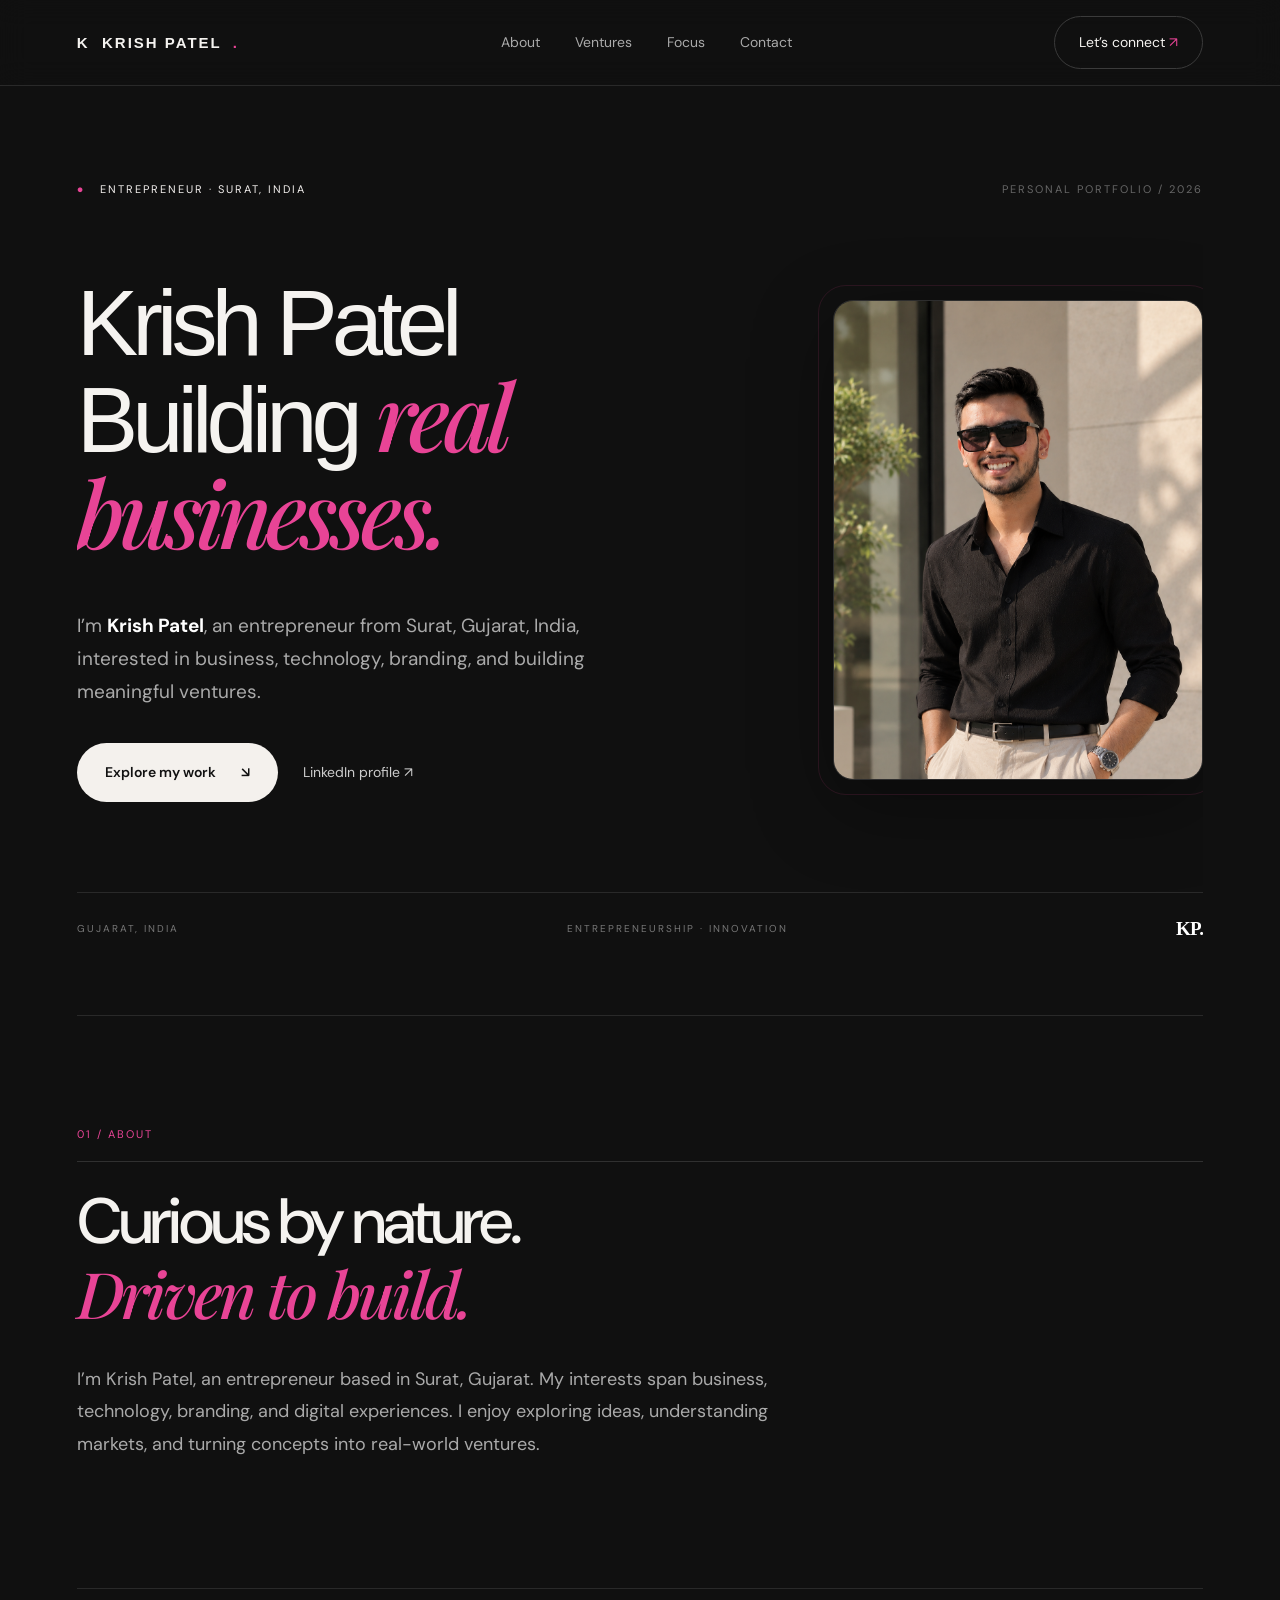
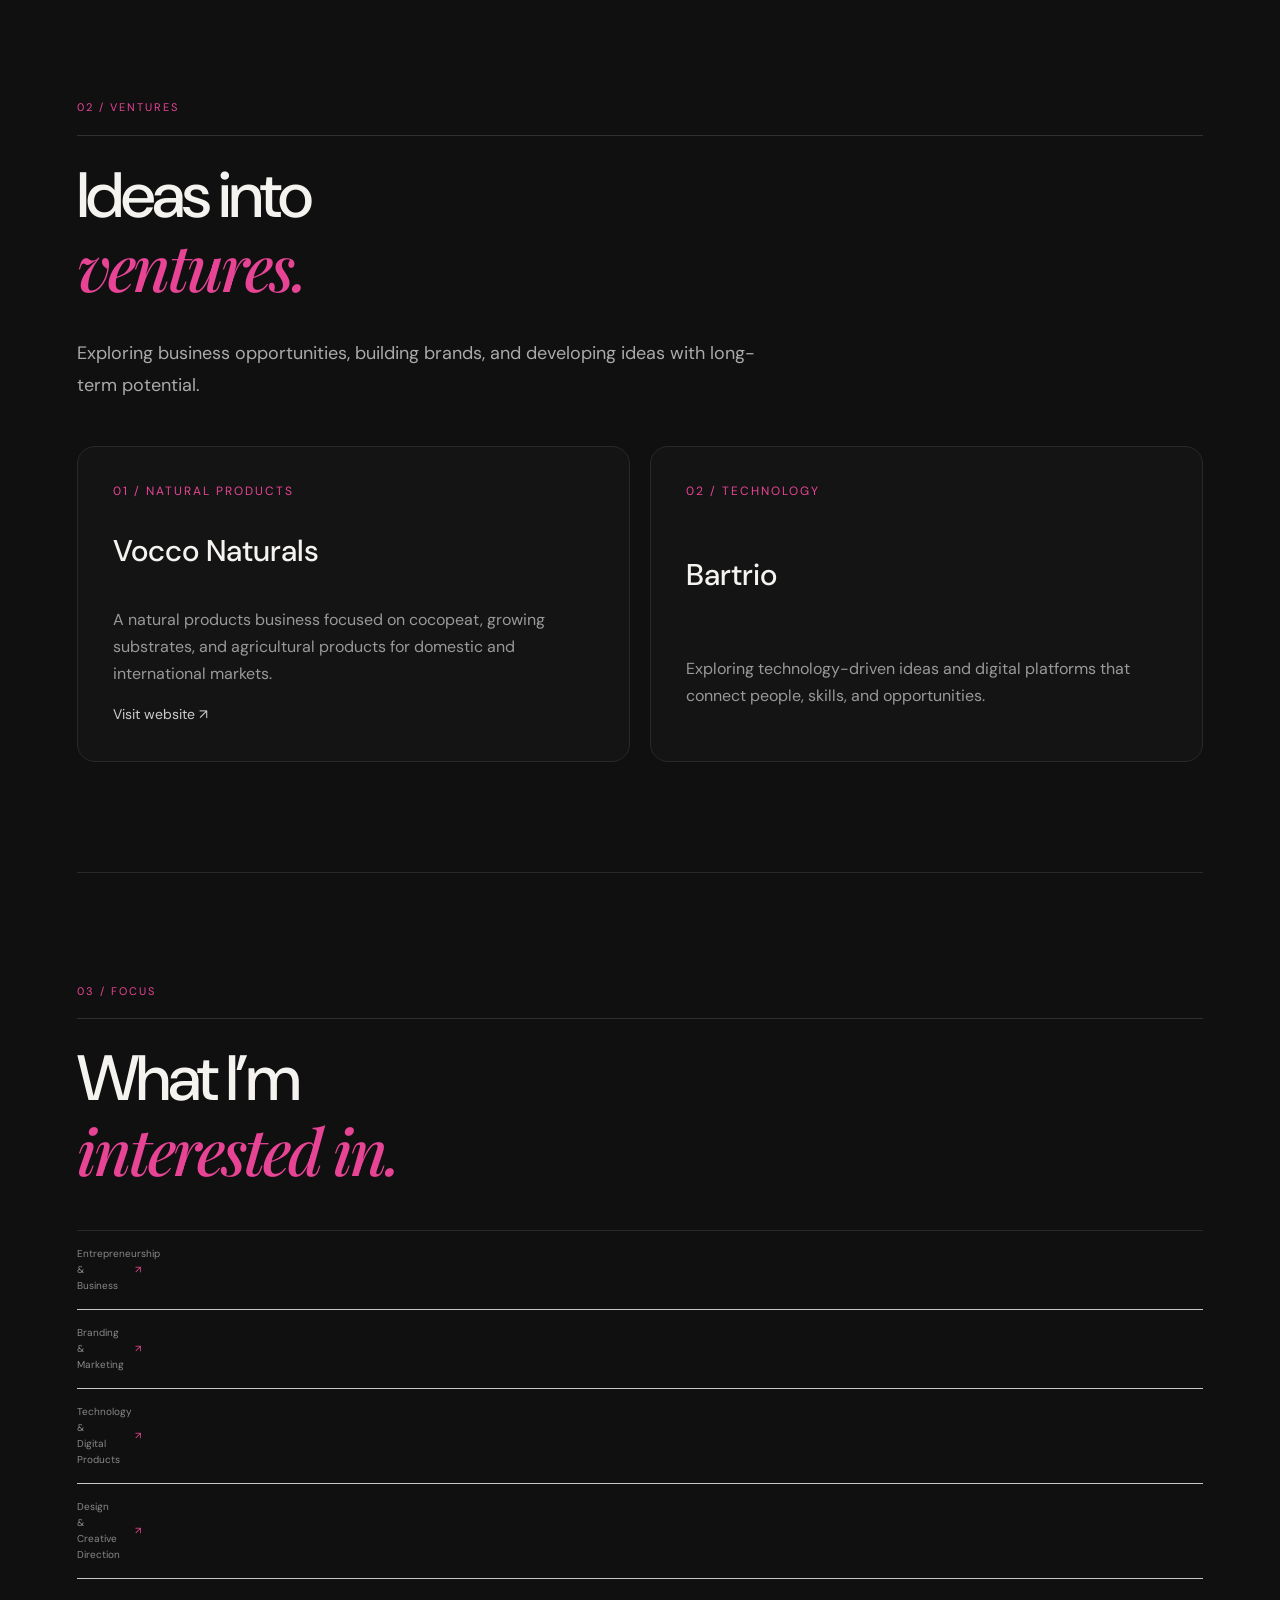
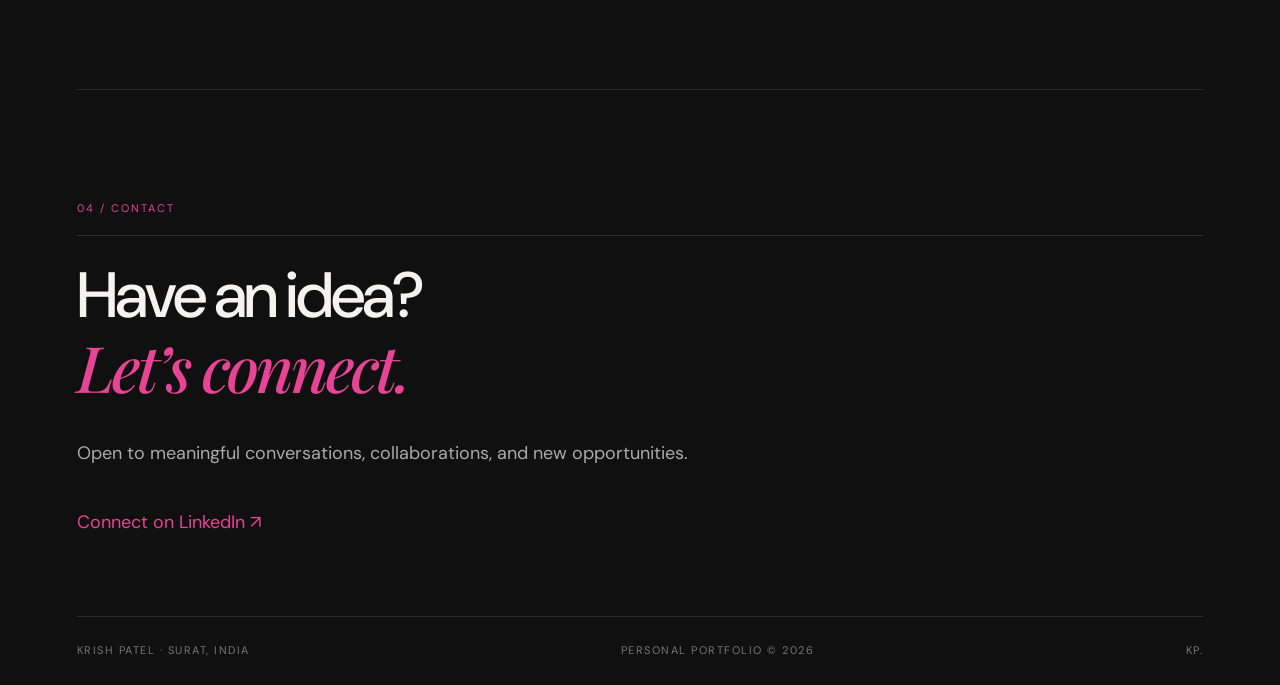
==== commit 623fc3c2: "Update index.html" ====
--- a/index.html
+++ b/index.html
@@ -1,24 +1,25 @@
+
 <!DOCTYPE html>
 <html lang="en">
 <head>
   <meta charset="UTF-8">
   <meta name="viewport" content="width=device-width, initial-scale=1.0">
 
-  <title>Krish Patel | Entrepreneur & Founder of Vocco Naturals LLP | Surat</title>
-
-  <meta name="description" content="Official website of Krish Patel, entrepreneur from Surat, Gujarat, India. Explore his business ventures, technology interests, branding work, and Vocco Naturals LLP.">
-
-  <meta name="keywords" content="Krish Patel, Krish Patel Surat, Krish Patel entrepreneur, Krish Patel Vocco Naturals, Krish Patel Gujarat">
+  <title>Krish Patel | Entrepreneur, Surat, Gujarat, India</title>
+
+  <meta name="description" content="Official personal portfolio of Krish Patel, an entrepreneur from Surat, Gujarat, India, interested in business, technology, branding, and building meaningful ventures.">
+
+  <meta name="keywords" content="Krish Patel, entrepreneur, Surat, Gujarat, Vocco Naturals, Bartrio, business, technology, personal portfolio">
   <meta name="author" content="Krish Patel">
   <meta name="robots" content="index, follow">
 
   <link rel="canonical" href="https://krishpatel150.github.io/">
 
-  <meta property="og:title" content="Krish Patel | Entrepreneur & Builder">
-  <meta property="og:description" content="Official personal website of Krish Patel from Surat, Gujarat, India.">
+  <meta property="og:title" content="Krish Patel | Entrepreneur">
+  <meta property="og:description" content="Building real businesses. Entrepreneur from Surat, Gujarat, India.">
+  <meta property="og:url" content="https://krishpatel150.github.io/">
   <meta property="og:type" content="website">
-  <meta property="og:url" content="https://krishpatel150.github.io/">
-  <meta property="og:image" content="https://krishpatel150.github.io/KRISH-PATEL.PNG">
+  <meta property="og:image" content="https://krishpatel150.github.io/KRISH-PATEL.png">
 
   <meta name="theme-color" content="#101010">
 
@@ -27,52 +28,18 @@
   <link rel="preconnect" href="https://fonts.googleapis.com">
   <link rel="preconnect" href="https://fonts.gstatic.com" crossorigin>
 
-  <link href="https://fonts.googleapis.com/css2?family=DM+Sans:wght@400;500;600;700&family=Manrope:wght@400;500;600;700;800&display=swap" rel="stylesheet">
-
-  <style>
-.hero-photo {
-  margin-top: 0;
-  display: flex;
-  justify-content: flex-end;
-  align-items: center;
-}
-
-.hero-photo img {
-  width: 350px;
-  height: 430px;
-  object-fit: cover;
-  object-position: center top;
-  border-radius: 24px;
-  border: 1px solid rgba(232, 62, 145, 0.35);
-  box-shadow: 0 20px 80px rgba(232, 62, 145, 0.12);
-}
-
-@media (max-width: 768px) {
-  .hero-photo {
-    justify-content: center;
-    margin: 35px auto;
-  }
-
-  .hero-photo img {
-    width: 100%;
-    max-width: 280px;
-    height: 350px;
-  }
-}
-</style>
+  <link href="https://fonts.googleapis.com/css2?family=DM+Sans:wght@400;500;600;700&family=Playfair+Display:ital,wght@1,500&display=swap" rel="stylesheet">
+
+  <!-- Person structured data for Google -->
   <script type="application/ld+json">
   {
     "@context": "https://schema.org",
     "@type": "Person",
     "name": "Krish Patel",
     "url": "https://krishpatel150.github.io/",
-    "image": "https://krishpatel150.github.io/KRISH-PATEL.PNG",
+    "image": "https://krishpatel150.github.io/KRISH-PATEL.png",
     "jobTitle": "Entrepreneur",
-    "worksFor": {
-      "@type": "Organization",
-      "name": "Vocco Naturals LLP",
-      "url": "https://vocconaturals.com/"
-    },
+    "description": "Entrepreneur from Surat, Gujarat, India, interested in business, technology, branding, and building meaningful ventures.",
     "address": {
       "@type": "PostalAddress",
       "addressLocality": "Surat",
@@ -80,278 +47,682 @@
       "addressCountry": "IN"
     },
     "sameAs": [
-      "https://in.linkedin.com/in/krish-patel-vocconaturals",
-      "https://vocconaturals.com/"
+      "https://in.linkedin.com/in/krish-patel-vocconaturals"
     ]
   }
   </script>
+
+  <style>
+    * {
+      box-sizing: border-box;
+    }
+
+    html {
+      scroll-behavior: smooth;
+    }
+
+    body {
+      margin: 0;
+      background: #101010;
+      color: #f5f3f0;
+      font-family: "DM Sans", sans-serif;
+    }
+
+    a {
+      color: inherit;
+      text-decoration: none;
+    }
+
+    .container {
+      width: min(1200px, 88%);
+      margin: auto;
+    }
+
+    /* NAVIGATION */
+
+    .navbar {
+      position: sticky;
+      top: 0;
+      z-index: 100;
+      background: rgba(16, 16, 16, 0.94);
+      backdrop-filter: blur(14px);
+      border-bottom: 1px solid #292929;
+    }
+
+    .nav-inner {
+      min-height: 85px;
+      display: flex;
+      align-items: center;
+      justify-content: space-between;
+      gap: 30px;
+    }
+
+    .brand {
+      font-size: 15px;
+      font-weight: 700;
+      letter-spacing: 2px;
+      white-space: nowrap;
+    }
+
+    .brand span {
+      color: #e84496;
+    }
+
+    .nav-links {
+      display: flex;
+      align-items: center;
+      gap: 35px;
+      color: #aaa;
+      font-size: 14px;
+    }
+
+    .nav-links a:hover {
+      color: #e84496;
+    }
+
+    .nav-contact {
+      padding: 14px 24px;
+      border: 1px solid #3b3b3b;
+      border-radius: 30px;
+      font-size: 14px;
+    }
+
+    /* HERO */
+
+    .hero {
+      position: relative;
+      padding-top: 95px;
+      padding-bottom: 50px;
+      overflow: hidden;
+    }
+
+    .hero-top {
+      display: flex;
+      justify-content: space-between;
+      align-items: center;
+      gap: 20px;
+      font-size: 11px;
+      letter-spacing: 2px;
+      text-transform: uppercase;
+      color: #aaa;
+    }
+
+    .eyebrow {
+      color: #f4f1ef;
+    }
+
+    .eyebrow .dot {
+      color: #e84496;
+      margin-right: 10px;
+    }
+
+    .hero-index {
+      color: #666;
+    }
+
+    .hero-layout {
+      display: grid;
+      grid-template-columns: minmax(0, 1fr) 370px;
+      gap: 70px;
+      align-items: center;
+      margin-top: 80px;
+      margin-bottom: 90px;
+    }
+
+    .hero-content {
+      min-width: 0;
+    }
+
+    .hero h1 {
+      font-size: clamp(58px, 7.2vw, 108px);
+      line-height: 0.98;
+      letter-spacing: -6px;
+      font-weight: 500;
+      margin: 0;
+    }
+
+    .hero h1 em {
+      color: #e84496;
+      font-family: "Playfair Display", serif;
+      font-weight: 500;
+    }
+
+    .hero-copy {
+      margin-top: 45px;
+      max-width: 590px;
+      font-size: 19px;
+      line-height: 1.75;
+      color: #aaa;
+    }
+
+    .hero-copy strong {
+      color: #fff;
+    }
+
+    .hero-actions {
+      display: flex;
+      flex-wrap: wrap;
+      align-items: center;
+      gap: 25px;
+      margin-top: 35px;
+    }
+
+    .button-light {
+      background: #f4f1ed;
+      color: #111;
+      padding: 18px 28px;
+      border-radius: 40px;
+      font-size: 14px;
+      font-weight: 600;
+      display: inline-flex;
+      gap: 25px;
+      align-items: center;
+      transition: transform 0.2s ease;
+    }
+
+    .button-light:hover {
+      transform: translateY(-3px);
+    }
+
+    .text-link {
+      color: #ccc;
+      font-size: 14px;
+    }
+
+    .text-link:hover {
+      color: #e84496;
+    }
+
+    /* PERSONAL PHOTO */
+
+    .hero-photo {
+      width: 100%;
+      max-width: 370px;
+      justify-self: end;
+      position: relative;
+    }
+
+    .hero-photo::before {
+      content: "";
+      position: absolute;
+      inset: -15px;
+      border: 1px solid rgba(232, 68, 150, 0.12);
+      border-radius: 28px;
+      pointer-events: none;
+    }
+
+    .hero-photo img {
+      display: block;
+      width: 100%;
+      height: 480px;
+      object-fit: cover;
+      object-position: center top;
+      border-radius: 20px;
+      border: 1px solid rgba(255,255,255,0.12);
+      box-shadow: 0 25px 80px rgba(0,0,0,0.35);
+    }
+
+    .hero-strip {
+      display: flex;
+      justify-content: space-between;
+      gap: 20px;
+      border-top: 1px solid #292929;
+      padding-top: 25px;
+      color: #777;
+      font-size: 10px;
+      letter-spacing: 2px;
+    }
+
+    .hero-strip .pink {
+      color: #e84496;
+      font-weight: 700;
+    }
+
+    /* GENERAL SECTIONS */
+
+    .section {
+      padding: 110px 0;
+      border-top: 1px solid #292929;
+    }
+
+    .section-label {
+      color: #e84496;
+      font-size: 11px;
+      letter-spacing: 2px;
+      text-transform: uppercase;
+      margin-bottom: 25px;
+    }
+
+    .section h2 {
+      font-size: clamp(40px, 5vw, 72px);
+      font-weight: 500;
+      letter-spacing: -3px;
+      line-height: 1.1;
+      margin: 0 0 30px;
+    }
+
+    .section h2 em {
+      color: #e84496;
+      font-family: "Playfair Display", serif;
+    }
+
+    .section-copy {
+      max-width: 700px;
+      color: #aaa;
+      font-size: 18px;
+      line-height: 1.8;
+    }
+
+    /* VENTURES */
+
+    .venture-grid {
+      display: grid;
+      grid-template-columns: repeat(2, minmax(0, 1fr));
+      gap: 20px;
+      margin-top: 45px;
+    }
+
+    .venture-card {
+      padding: 35px;
+      border: 1px solid #292929;
+      border-radius: 18px;
+      background: #141414;
+      transition: border-color 0.2s ease, transform 0.2s ease;
+    }
+
+    .venture-card:hover {
+      border-color: #e84496;
+      transform: translateY(-4px);
+    }
+
+    .venture-card .number {
+      color: #e84496;
+      font-size: 12px;
+      letter-spacing: 2px;
+    }
+
+    .venture-card h3 {
+      font-size: 30px;
+      margin: 25px 0 15px;
+      font-weight: 500;
+    }
+
+    .venture-card p {
+      color: #999;
+      line-height: 1.7;
+    }
+
+    /* FOCUS */
+
+    .focus-list {
+      margin-top: 40px;
+      border-top: 1px solid #292929;
+    }
+
+    .focus-item {
+      padding: 25px 0;
+      border-bottom: 1px solid #292929;
+      display: flex;
+      justify-content: space-between;
+      gap: 20px;
+      font-size: 22px;
+    }
+
+    .focus-item span:last-child {
+      color: #e84496;
+    }
+
+    /* CONTACT */
+
+    .contact-section {
+      padding-bottom: 80px;
+    }
+
+    .contact-link {
+      display: inline-block;
+      margin-top: 20px;
+      font-size: 18px;
+      color: #e84496;
+    }
+
+    footer {
+      border-top: 1px solid #292929;
+      padding: 25px 0;
+      color: #777;
+      font-size: 11px;
+      letter-spacing: 1.5px;
+      display: flex;
+      justify-content: space-between;
+      gap: 20px;
+    }
+
+    /* RESPONSIVE */
+
+    @media (max-width: 900px) {
+      .hero-layout {
+        grid-template-columns: 1fr;
+        gap: 50px;
+      }
+
+      .hero-photo {
+        justify-self: start;
+        max-width: 330px;
+      }
+
+      .hero-photo img {
+        height: 420px;
+      }
+
+      .nav-links {
+        gap: 15px;
+      }
+    }
+
+    @media (max-width: 600px) {
+      .container {
+        width: 90%;
+      }
+
+      .nav-inner {
+        min-height: 70px;
+      }
+
+      .nav-links {
+        display: none;
+      }
+
+      .hero {
+        padding-top: 55px;
+      }
+
+      .hero-top {
+        align-items: flex-start;
+        flex-direction: column;
+      }
+
+      .hero-layout {
+        margin-top: 50px;
+        margin-bottom: 60px;
+      }
+
+      .hero h1 {
+        font-size: 58px;
+        letter-spacing: -3px;
+      }
+
+      .hero-copy {
+        font-size: 16px;
+        margin-top: 30px;
+      }
+
+      .hero-photo {
+        max-width: 270px;
+        margin: auto;
+        justify-self: center;
+      }
+
+      .hero-photo img {
+        height: 350px;
+      }
+
+      .hero-strip {
+        flex-wrap: wrap;
+      }
+
+      .section {
+        padding: 75px 0;
+      }
+
+      .venture-grid {
+        grid-template-columns: 1fr;
+      }
+
+      .focus-item {
+        font-size: 17px;
+      }
+
+      footer {
+        flex-direction: column;
+      }
+    }
+  </style>
 </head>
 
 <body>
 
-<header class="nav-wrap">
-  <nav class="nav container">
-
-    <a class="brand" href="#home" aria-label="Krish Patel home">
-      <span class="brand-mark">K</span>
-      <span>KRISH PATEL<span class="brand-dot">.</span></span>
-    </a>
-
-    <div class="nav-links">
-      <a href="#about">About</a>
-      <a href="#ventures">Ventures</a>
-      <a href="#focus">Focus</a>
-      <a href="#contact">Contact</a>
+  <!-- NAVIGATION -->
+  <header class="navbar">
+    <div class="nav-inner container">
+
+      <a href="#home" class="brand">
+        K&nbsp; KRISH PATEL<span>.</span>
+      </a>
+
+      <nav class="nav-links">
+        <a href="#about">About</a>
+        <a href="#ventures">Ventures</a>
+        <a href="#focus">Focus</a>
+        <a href="#contact">Contact</a>
+      </nav>
+
+      <a href="#contact" class="nav-contact">
+        Let’s connect <span style="color:#e84496">↗</span>
+      </a>
+
     </div>
-
-    <a class="nav-cta" href="https://in.linkedin.com/in/krish-patel-vocconaturals" target="_blank" rel="noopener">
-      Let’s connect <span>↗</span>
-    </a>
-
-    <button class="menu-btn" aria-label="Toggle navigation" onclick="document.querySelector('.nav-links').classList.toggle('open')">
-      ☰
-    </button>
-
-  </nav>
-</header>
-
-<main>
-
-<section class="hero container" id="home">
-
-  <div class="hero-top">
-    <span class="eyebrow"><i></i> ENTREPRENEUR · SURAT, INDIA</span>
-    <span class="hero-index">PERSONAL PORTFOLIO / 2026</span>
-  </div>
-
-  <h1>Krish Patel<br>Building <em>real businesses.</em></h1>
-
-  <div class="hero-bottom">
-
-    <p class="hero-copy">
-      I’m <strong>Krish Patel</strong>, an entrepreneur from Surat, Gujarat, India, interested in business, technology, branding, and building meaningful ventures.
-    </p>
-
-    <div class="hero-actions">
-      <a class="button button-light" href="#ventures">
-        Explore my work <span>↘</span>
+  </header>
+
+
+  <!-- HERO -->
+  <main>
+
+    <section class="hero container" id="home">
+
+      <div class="hero-top">
+        <span class="eyebrow">
+          <span class="dot">●</span> ENTREPRENEUR · SURAT, INDIA
+        </span>
+
+        <span class="hero-index">
+          PERSONAL PORTFOLIO / 2026
+        </span>
+      </div>
+
+      <div class="hero-layout">
+
+        <!-- LEFT: TEXT -->
+        <div class="hero-content">
+
+          <h1>
+            Krish Patel<br>
+            Building <em>real</em><br>
+            <em>businesses.</em>
+          </h1>
+
+          <p class="hero-copy">
+            I’m <strong>Krish Patel</strong>, an entrepreneur from Surat,
+            Gujarat, India, interested in business, technology, branding,
+            and building meaningful ventures.
+          </p>
+
+          <div class="hero-actions">
+
+            <a class="button-light" href="#ventures">
+              Explore my work <span>↘</span>
+            </a>
+
+            <a class="text-link"
+               href="https://in.linkedin.com/in/krish-patel-vocconaturals"
+               target="_blank"
+               rel="noopener">
+              LinkedIn profile ↗
+            </a>
+
+          </div>
+        </div>
+
+        <!-- RIGHT: PHOTO -->
+        <div class="hero-photo">
+          <img
+            src="./KRISH-PATEL.png"
+            alt="Krish Patel, entrepreneur from Surat, Gujarat, India"
+            width="370"
+            height="480">
+        </div>
+
+      </div>
+
+      <div class="hero-strip">
+        <span>GUJARAT, INDIA</span>
+        <span>ENTREPRENEURSHIP · INNOVATION</span>
+        <span class="pink">KP.</span>
+      </div>
+
+    </section>
+
+
+    <!-- ABOUT -->
+    <section class="section container" id="about">
+
+      <div class="section-label">01 / ABOUT</div>
+
+      <h2>
+        Curious by nature.<br>
+        <em>Driven to build.</em>
+      </h2>
+
+      <p class="section-copy">
+        I’m Krish Patel, an entrepreneur based in Surat, Gujarat.
+        My interests span business, technology, branding, and digital
+        experiences. I enjoy exploring ideas, understanding markets,
+        and turning concepts into real-world ventures.
+      </p>
+
+    </section>
+
+
+    <!-- VENTURES -->
+    <section class="section container" id="ventures">
+
+      <div class="section-label">02 / VENTURES</div>
+
+      <h2>
+        Ideas into<br>
+        <em>ventures.</em>
+      </h2>
+
+      <p class="section-copy">
+        Exploring business opportunities, building brands, and developing
+        ideas with long-term potential.
+      </p>
+
+      <div class="venture-grid">
+
+        <article class="venture-card">
+          <div class="number">01 / NATURAL PRODUCTS</div>
+
+          <h3>Vocco Naturals</h3>
+
+          <p>
+            A natural products business focused on cocopeat,
+            growing substrates, and agricultural products for
+            domestic and international markets.
+          </p>
+
+          <a class="text-link"
+             href="https://vocconaturals.com/"
+             target="_blank"
+             rel="noopener">
+            Visit website ↗
+          </a>
+        </article>
+
+        <article class="venture-card">
+          <div class="number">02 / TECHNOLOGY</div>
+
+          <h3>Bartrio</h3>
+
+          <p>
+            Exploring technology-driven ideas and digital platforms
+            that connect people, skills, and opportunities.
+          </p>
+        </article>
+
+      </div>
+
+    </section>
+
+
+    <!-- FOCUS -->
+    <section class="section container" id="focus">
+
+      <div class="section-label">03 / FOCUS</div>
+
+      <h2>
+        What I’m<br>
+        <em>interested in.</em>
+      </h2>
+
+      <div class="focus-list">
+
+        <div class="focus-item">
+          <span>Entrepreneurship & Business</span>
+          <span>↗</span>
+        </div>
+
+        <div class="focus-item">
+          <span>Branding & Marketing</span>
+          <span>↗</span>
+        </div>
+
+        <div class="focus-item">
+          <span>Technology & Digital Products</span>
+          <span>↗</span>
+        </div>
+
+        <div class="focus-item">
+          <span>Design & Creative Direction</span>
+          <span>↗</span>
+        </div>
+
+      </div>
+
+    </section>
+
+
+    <!-- CONTACT -->
+    <section class="section container contact-section" id="contact">
+
+      <div class="section-label">04 / CONTACT</div>
+
+      <h2>
+        Have an idea?<br>
+        <em>Let’s connect.</em>
+      </h2>
+
+      <p class="section-copy">
+        Open to meaningful conversations, collaborations,
+        and new opportunities.
+      </p>
+
+      <a class="contact-link"
+         href="https://in.linkedin.com/in/krish-patel-vocconaturals"
+         target="_blank"
+         rel="noopener">
+        Connect on LinkedIn ↗
       </a>
 
-      <a class="text-link" href="https://in.linkedin.com/in/krish-patel-vocconaturals" target="_blank" rel="noopener">
-        LinkedIn profile ↗
-      </a>
-    </div>
-
-  </div>
-
-  <!-- PERSONAL PHOTO -->
-  <div class="hero-photo">
-    <img src="./KRISH-PATEL.png"
-     alt="Krish Patel, entrepreneur from Surat, Gujarat, India">
-  </div>
-
-  <div class="hero-strip">
-    <span>GUJARAT, INDIA</span>
-    <span>ENTREPRENEURSHIP · INNOVATION</span>
-    <span>KP<span class="accent">.</span></span>
-  </div>
-
-</section>
-
-<div class="ticker">
-  <div>
-    ENTREPRENEURSHIP ✳ BUSINESS DEVELOPMENT ✳ TECHNOLOGY ✳ BRAND BUILDING ✳ ENTREPRENEURSHIP ✳ BUSINESS DEVELOPMENT ✳
-  </div>
-</div>
-
-<section class="section container about" id="about">
-
-  <div class="section-label">
-    <span>01 / A LITTLE ABOUT ME</span>
-    <span class="small-cross">✳</span>
-  </div>
-
-  <div class="about-grid">
-
-    <h2>Curiosity is where<br><em>everything starts.</em></h2>
-
-    <div class="about-text">
-
-      <p>
-        Krish Patel is an entrepreneur based in Surat, Gujarat, India. His interests span entrepreneurship, business development, technology, marketing, and branding.
-      </p>
-
-      <p>
-        He enjoys exploring ideas, learning by doing, and turning challenges into opportunities. He is especially interested in building brands, developing digital experiences, and growing businesses.
-      </p>
-
-      <p>
-        This official personal website shares his ventures, professional interests, and ongoing journey.
-      </p>
-
-    </div>
-
-  </div>
-
-</section>
-
-<section class="section container ventures" id="ventures">
-
-  <div class="section-label">
-    <span>02 / VENTURES & WORK</span>
-    <span class="small-cross">✳</span>
-  </div>
-
-  <div class="venture-heading">
-    <h2>Things I’m <em>building.</em></h2>
-    <p>Business, ideas, and projects<br>that keep me learning.</p>
-  </div>
-
-  <div class="cards">
-
-    <a class="venture-card" href="https://vocconaturals.com/" target="_blank" rel="noopener">
-
-      <div class="card-top">
-        <span>01 / BUSINESS</span>
-        <span>↗</span>
-      </div>
-
-      <div class="card-logo coco-logo">VN<span>®</span></div>
-
-      <div class="card-bottom">
-        <div>
-          <h3>Vocco Naturals LLP</h3>
-          <p>Growing media · Cocopeat · Natural product solutions</p>
-        </div>
-        <span class="round-arrow">↗</span>
-      </div>
-
-    </a>
-
-    <div class="venture-card card-muted">
-
-      <div class="card-top">
-        <span>02 / DIGITAL VENTURE</span>
-        <span>↗</span>
-      </div>
-
-      <div class="card-logo bart-logo">B<span>.</span></div>
-
-      <div class="card-bottom">
-        <div>
-          <h3>BartTrio</h3>
-          <p>Digital ideas · Technology · Skill exchange</p>
-        </div>
-        <span class="round-arrow">↗</span>
-      </div>
-
-    </div>
-
-    <div class="venture-card card-outline">
-
-      <div class="card-top">
-        <span>03 / PERSONAL PROJECTS</span>
-        <span>↗</span>
-      </div>
-
-      <div class="card-logo plus-logo">✳</div>
-
-      <div class="card-bottom">
-        <div>
-          <h3>Ideas in progress</h3>
-          <p>Design, technology, and things yet to come</p>
-        </div>
-        <span class="round-arrow">↗</span>
-      </div>
-
-    </div>
-
-  </div>
-
-</section>
-
-<section class="section focus" id="focus">
-
-  <div class="container">
-
-    <div class="section-label">
-      <span>03 / WHAT I’M INTO</span>
-      <span class="small-cross">✳</span>
-    </div>
-
-    <div class="focus-grid">
-
-      <h2>Always learning.<br><em>Always building.</em></h2>
-
-      <div class="focus-list">
-
-        <div>
-          <span>01</span>
-          <p>Entrepreneurship & business growth</p>
-          <b>↗</b>
-        </div>
-
-        <div>
-          <span>02</span>
-          <p>Technology & digital products</p>
-          <b>↗</b>
-        </div>
-
-        <div>
-          <span>03</span>
-          <p>Branding, marketing & design</p>
-          <b>↗</b>
-        </div>
-
-        <div>
-          <span>04</span>
-          <p>International trade & innovation</p>
-          <b>↗</b>
-        </div>
-
-      </div>
-
-    </div>
-
-  </div>
-
-</section>
-
-<section class="contact container" id="contact">
-
-  <div class="section-label">
-    <span>04 / SAY HELLO</span>
-    <span class="small-cross">✳</span>
-  </div>
-
-  <h2>Good things start<br>with a <em>conversation.</em></h2>
-
-  <div class="contact-bottom">
-
-    <p>Open to connecting with people who build, think, and create.</p>
-
-    <a class="button button-light" href="https://in.linkedin.com/in/krish-patel-vocconaturals" target="_blank" rel="noopener">
-      Connect on LinkedIn ↗
-    </a>
-
-  </div>
-
-</section>
-
-</main>
-
-<footer class="footer container">
-
-  <a class="brand" href="#home">
-    <span class="brand-mark">K</span>
-    <span>KRISH PATEL<span class="brand-dot">.</span></span>
-  </a>
-
-  <span>© 2026 Krish Patel. Built with intention.</span>
-
-  <a href="#home">Back to top ↑</a>
-
-</footer>
+    </section>
+
+  </main>
+
+
+  <!-- FOOTER -->
+  <footer class="container">
+    <span>KRISH PATEL · SURAT, INDIA</span>
+    <span>PERSONAL PORTFOLIO © 2026</span>
+    <span>KP.</span>
+  </footer>
 
 </body>
 </html>
